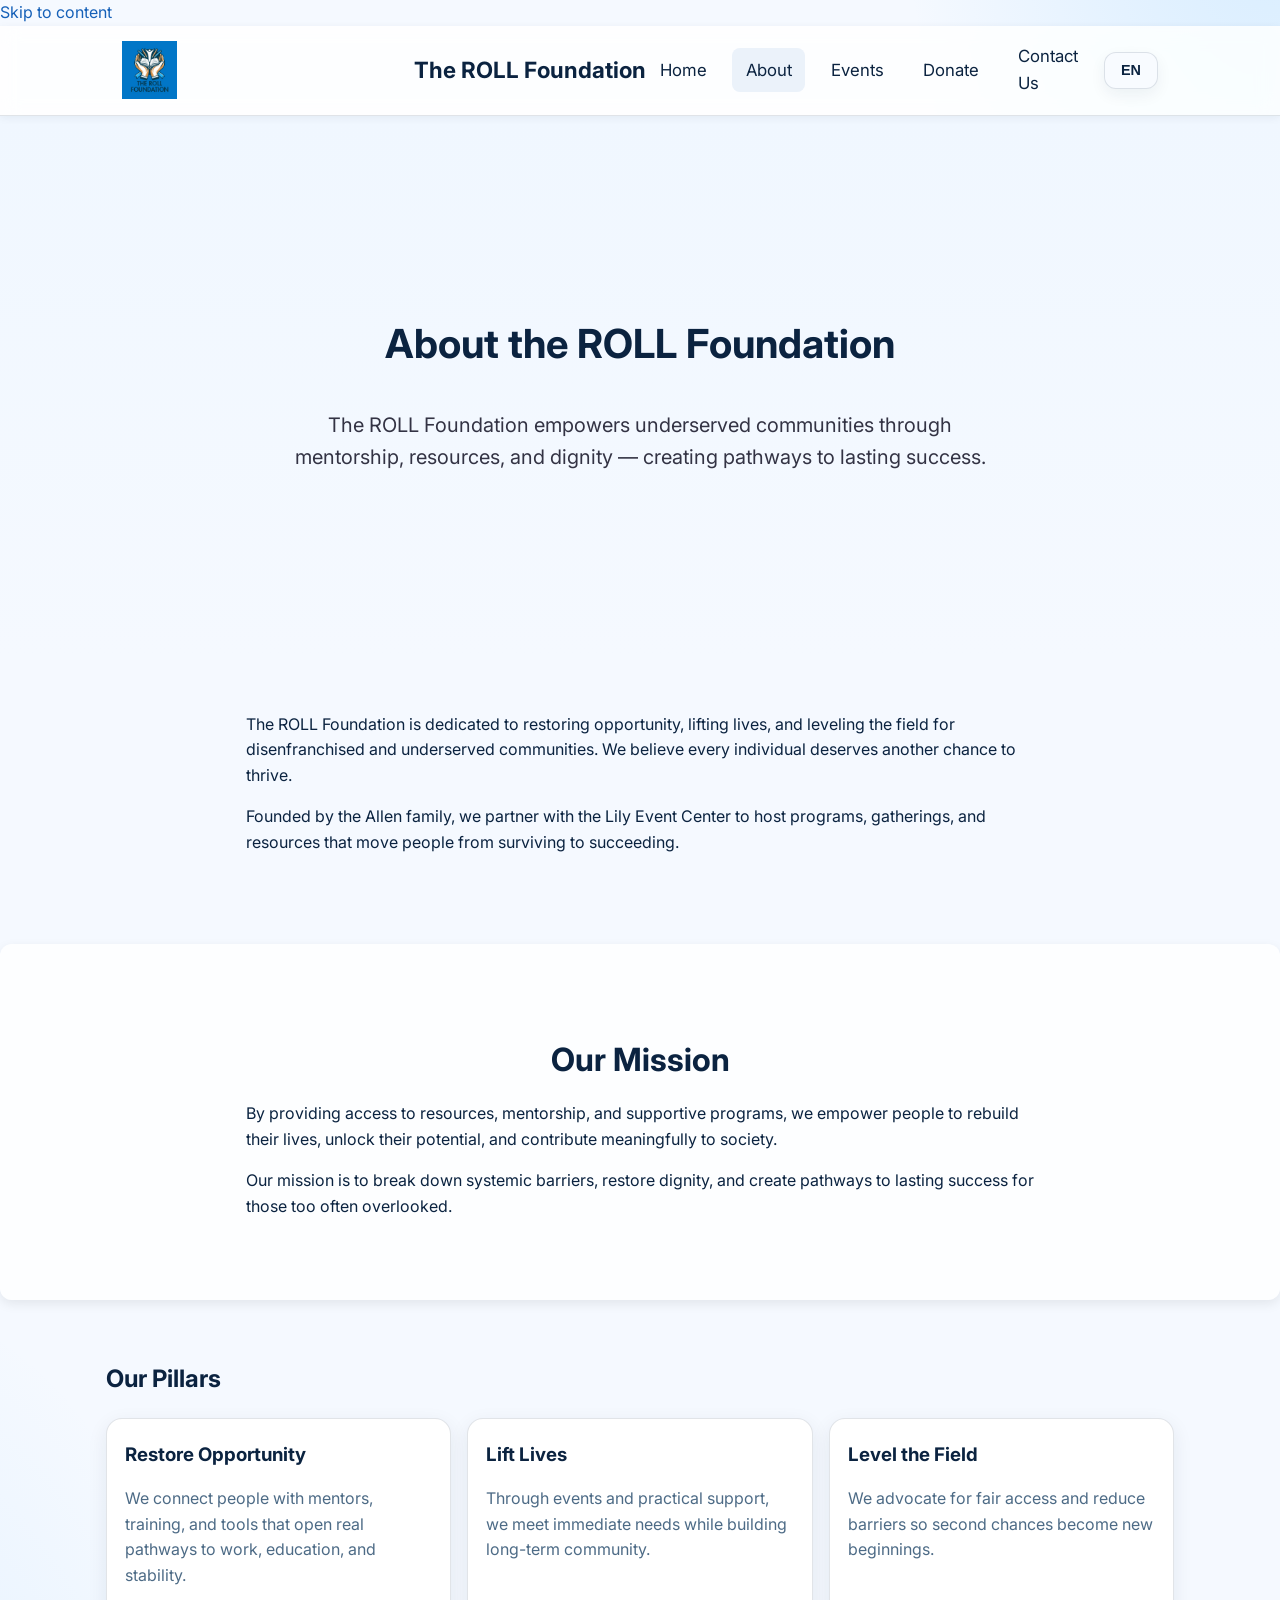
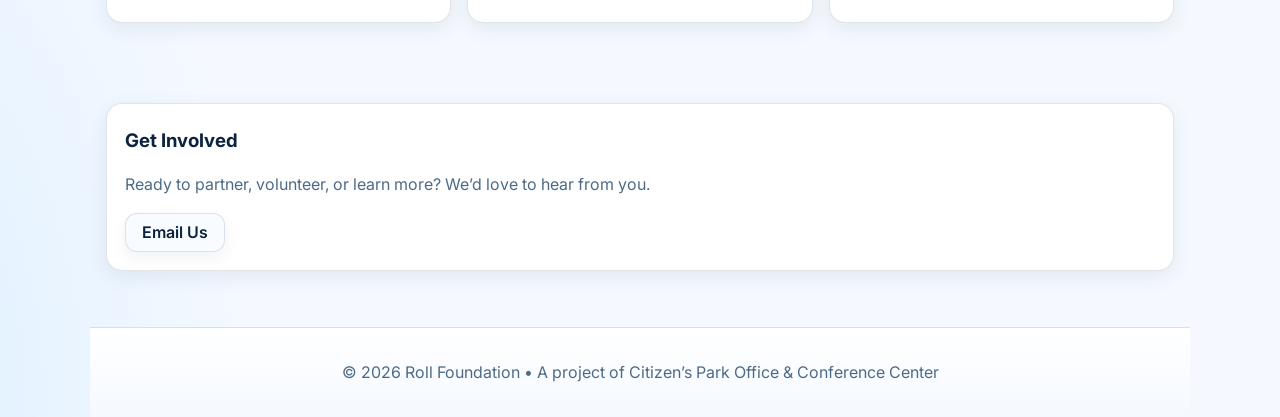
==== about.html @ f81cf800 "adjust hero image fit and positioning for Shes on a Roll page" ====
<!doctype html>
<html lang="en">
<head>
  <meta charset="utf-8" />
  <meta name="viewport" content="width=device-width, initial-scale=1" />

  <title>About — The ROLL Foundation</title>
  <meta name="description" content="Learn about the ROLL Foundation’s mission, story, and pillars of impact.">

  <link rel="icon" href="./assets/img/logo/rolllogo2.png" type="image/png">
  <meta property="og:type" content="website">
  <meta property="og:title" content="About — Roll Foundation">
  <meta property="og:description" content="Restoring Opportunity. Lifting Lives. Leveling the Field.">
  <meta property="og:image" content="./assets/img/events/rollevent5.jpg">

  <link href="https://fonts.googleapis.com/css2?family=Inter:wght@400;600;700&display=swap" rel="stylesheet">
  <link rel="stylesheet" href="./css/styles.css">
</head>
<body>
  <a class="skip-link" href="#main">Skip to content</a>

  <header class="site-header">
  <div class="container header-inner">
    <div class="brand">
      <img src="./assets/img/logo/rolllogo2.png" alt="Roll Foundation Logo">
    </div>
    <h1 class="site-title">The ROLL Foundation</h1>

    <button class="nav-toggle" aria-expanded="false" aria-controls="site-nav" aria-label="Open menu">☰</button>
    <nav id="site-nav" class="site-nav" data-collapsible>
      <a href="index.html" data-i18n="nav.home">Home</a>
      <a href="about.html" data-i18n="nav.about" aria-current="page">About</a>
      <a href="events.html" data-i18n="nav.events">Events</a>
      <a href="donate.html" data-i18n="nav.donate">Donate</a>
      <a href="contact.html" data-i18n="contact.h1">Contact</a>
      <button id="langToggle" class="btn small" aria-label="Toggle language">
        <span data-i18n="nav.lang">EN</span>
        <span class="visually-hidden" data-i18n="nav.lang_alt">ES</span>
      </button>
    </nav>
  </div>
</header>

  <main id="main">
    <!-- Light hero (no photo) -->
    <section class="hero" style="background:linear-gradient(180deg,#F0F7FF,#F5F9FF)">
      <div class="container hero-inner">
        <h1 data-i18n="about.h1">About the ROLL Foundation</h1>
        <p class="lead" data-i18n="home.hero_lead">
          The ROLL Foundation empowers underserved communities through mentorship, resources, and dignity.
        </p>
      </div>
    </section>

    <!-- Intro -->
    <section class="section">
      <div class="container narrow">
        <p data-i18n="about.intro_p1">
          The ROLL Foundation is dedicated to restoring opportunity, lifting lives, and leveling the field for disenfranchised and underserved communities. We believe every individual deserves another chance to thrive.
        </p>
        <p data-i18n="about.intro_p2">
          Founded by the Allen family, we partner with the Lily Event Center to host programs, gatherings, and resources that move people from surviving to succeeding.
        </p>
      </div>
    </section>

    <!-- Mission -->
    <section class="section mission">
      <div class="container narrow">
        <h2 data-i18n="about.mission_h">Our Mission</h2>
        <p data-i18n="about.mission_p1">
          By providing access to resources, mentorship, and supportive programs, we empower people to rebuild their lives, unlock their potential, and contribute meaningfully to society.
        </p>
        <p data-i18n="about.mission_p2">
          Our mission is to break down systemic barriers, restore dignity, and create pathways to lasting success for those too often overlooked.
        </p>
      </div>
    </section>

    <!-- Pillars -->
    <section class="section">
      <div class="container">
        <h2 data-i18n="about.pillars_h">Our Pillars</h2>
        <div class="cards">
          <article class="card">
            <h3 data-i18n="about.p_restore_h">Restore Opportunity</h3>
            <p class="muted" data-i18n="about.p_restore_p">
              We connect people with mentors, training, and tools that open real pathways to work, education, and stability.
            </p>
          </article>
          <article class="card">
            <h3 data-i18n="about.p_lift_h">Lift Lives</h3>
            <p class="muted" data-i18n="about.p_lift_p">
              Through events and practical support, we meet immediate needs while building long-term community.
            </p>
          </article>
          <article class="card">
            <h3 data-i18n="about.p_level_h">Level the Field</h3>
            <p class="muted" data-i18n="about.p_level_p">
              We advocate for fair access and reduce barriers so second chances become new beginnings.
            </p>
          </article>
        </div>
      </div>
    </section>

    <!-- Contact / Get Involved -->
    <section class="section">
      <div class="container">
        <div class="card donate-card">
          <h3 data-i18n="about.contact_h">Get Involved</h3>
          <p class="muted" data-i18n="about.contact_p">Ready to partner, volunteer, or learn more? We’d love to hear from you.</p>
          <a class="btn" href="mailto:info@rollfoundation.org" data-i18n="about.contact_email_label">Email Us</a>
        </div>
      </div>
    </section>
  </main>

  <footer class="site-footer">
    <div class="container footer-inner">
      <p id="footerLine" data-i18n="footer.line">© <span id="year"></span> The ROLL Foundation </p>
    </div>
  </footer>

  <script defer src="./js/script.js"></script>
</body>
</html>
---- css/styles.css ----
/* ===== Roll Foundation — LIGHT THEME styles.css ===== */
/* Palette: bright, friendly blues */
:root{
  --bg:#F5F9FF;             /* page background */
  --card:#FFFFFF;           /* surfaces/cards */
  --text:#0B2340;           /* primary text (ink) */
  --muted:#4D6B86;          /* secondary text */
  --brand:#6EC1FF;          /* brand accent (sky blue) */
  --ink:#0B2340;            /* text on brand */
  --line:rgba(11,35,64,.12);/* light subtle lines */
  --radius:16px; 
  --radius-sm:12px; 
  --shadow:0 6px 20px rgba(11,35,64,.08);
  --container:1100px;
}

/* Reset / Base */
*{box-sizing:border-box}
html,body{margin:0;padding:0}
html{scroll-behavior:smooth}
body{
  background:var(--bg); 
  color:var(--text); 
  line-height:1.6;
  font-family:Inter,system-ui,-apple-system,"Segoe UI",Roboto,Arial,sans-serif;
  /* subtle page background wash */
  background-image: radial-gradient(50% 60% at 100% -10%, rgba(110,193,255,.25), transparent 60%),
                    radial-gradient(50% 60% at -10% 100%, rgba(110,193,255,.18), transparent 60%);
}
img{display:block;max-width:100%;height:auto}
a{color:#1560B8;text-decoration:none}
a:hover{text-decoration:underline}

.visually-hidden{
  position:absolute !important; width:1px; height:1px; overflow:hidden;
  clip:rect(1px,1px,1px,1px); clip-path:inset(50%); white-space:nowrap;
}
.container{max-width:var(--container);margin-inline:auto;padding:0 1rem}
.small{font-size:.9rem}
.muted{color:var(--muted)}
.lead{color:var(--muted)}
.mt-12{margin-top:.75rem}
.section{padding:2.5rem 0}
.band{
  padding:1.25rem 0;
  background:linear-gradient(180deg,#F0F7FF, #F5F9FF);
  border-top:1px solid var(--line);
  border-bottom:1px solid var(--line);
}

/* Header / Nav (light, friendly) */
.site-header{
  position:sticky; top:0; z-index:50;
  backdrop-filter:saturate(180%) blur(10px);
  background:rgba(255,255,255,.85);
  border-bottom:1px solid var(--line);
  height:80px;
  box-shadow:0 2px 8px rgba(11,35,64,.06);
}
.header-inner{
  display:flex; align-items:center; justify-content:space-between;
  height:100%; padding:0 2rem;
}
.brand img{
  height:56px; width:auto; padding:6px 0; /* breathing room */
}
.site-nav{display:flex; gap:.6rem; align-items:center}
.site-nav a{
  color:var(--text); 
  padding:.55rem .85rem; 
  border-radius:8px;
  font-size:1.05rem;
}
.site-nav a[aria-current="page"]{background:rgba(21,96,184,.08)}
.site-nav a:hover{background:rgba(21,96,184,.10)}
.nav-toggle{display:none;background:none;border:0;color:var(--text);font-size:1.25rem}

/* Mobile nav */
@media (max-width:760px){
  .nav-toggle{display:inline-block}
  .site-nav{
    display:none; position:absolute; right:1rem; top:80px;
    background:var(--card); border:1px solid var(--line); border-radius:12px;
    padding:.5rem; flex-direction:column; min-width:240px; 
    box-shadow:0 12px 26px rgba(11,35,64,.12)
  }
  .site-nav a{width:100%}
}

/* Hero — lighter wash, joyful */
.hero{
  min-height:60vh; 
  display:flex; align-items:center; justify-content:center;
  text-align:center; padding:3rem 1rem;
  background:linear-gradient(180deg, rgba(21,96,184,.06), transparent);
}
.hero-inner{max-width:760px}

/* Hard hero (background image applied inline on section) */
.hard-hero{
  position:relative; isolation:isolate;
  background-size:cover; background-position:center;
}
.hard-hero::before{
  content:""; position:absolute; inset:0; z-index:-1;
  /* LIGHT overlay for readability but cheerful photo */
  background:linear-gradient(rgba(255,255,255,.55), rgba(255,255,255,.25));
}

/* Cards */
.cards{display:grid; gap:1rem; grid-template-columns:1fr}
.card{
  background:var(--card); border:1px solid var(--line);
  border-radius:var(--radius); padding:18px; box-shadow:var(--shadow);
}
.card h3{margin:.2rem 0 .4rem}
@media (min-width:720px){ .cards{grid-template-columns:repeat(3,1fr)} }

/* Buttons */
.btn{
  display:inline-block; padding:.65rem 1rem; border-radius:var(--radius-sm);
  border:1px solid var(--line); color:var(--text); background:#F8FBFF;
  font-weight:600; text-decoration:none; line-height:1;
  transition:transform .12s ease, box-shadow .12s ease, background .12s ease;
  box-shadow:0 6px 16px rgba(11,35,64,.06);
}
.btn:hover{transform:translateY(-1px); background:#EEF6FF}
.btn:focus{outline:2px solid var(--brand); outline-offset:2px}
.btn.primary{
  background:linear-gradient(180deg, #7FD0FF, #4AA3E8);
  color:var(--ink); border-color:#7CC9FF; 
  box-shadow:0 8px 22px rgba(74,163,232,.25);
}

/* Stats band */
.stats{display:grid; gap:.75rem; grid-template-columns:1fr; text-align:center}
.stat strong{display:block;font-size:1.35rem;color:#0B2F55}
.stat span{color:var(--muted)}
@media (min-width:720px){ .stats{grid-template-columns:repeat(3,1fr)} }

/* Gallery */
.gallery{display:grid; gap:.75rem; grid-template-columns:1fr 1fr}
@media (min-width:720px){ .gallery{grid-template-columns:repeat(3,1fr)} }
.gallery-item{
  display:block; border-radius:12px; overflow:hidden; 
  border:1px solid var(--line); background:var(--card); 
  box-shadow:var(--shadow)
}
.gallery-item img{width:100%; height:auto; object-fit:cover; aspect-ratio:4/3}
.caption{text-align:center; font-size:.9rem; color:var(--muted); padding:.5rem .25rem .25rem}

/* Footer */
.footer-inner{
  padding:1rem 0; 
  border-top:1px solid var(--line);
  margin-top:1rem; 
  text-align:center;
  color:var(--muted);
  background:linear-gradient(180deg,#FFFFFF, #F5F9FF);
}
/* Narrow container helper */
.container.narrow{ max-width: 820px; }

/* Watermark hero using event logo */
.sponsor-hero {
  min-height: 52vh; /* slightly shorter than home hero */
  padding-top: 3rem; padding-bottom: 3rem;
}

/* Reusable watermark background (semi-transparent logo) */
.watermark{
  position: relative;
  isolation: isolate;
}
.watermark::after{
  content:"";
  position:absolute; inset:0; z-index:-1;
  background:
    radial-gradient(65% 50% at 50% 35%, rgba(21,96,184,.09), transparent 65%),
    var(--watermark) center/420px auto no-repeat;
  opacity:.35;                   /* controls logo transparency */
  mix-blend-mode:multiply;       /* blends into light theme softly */
}
@media (max-width:760px){
  .watermark::after{
    background:
      radial-gradient(65% 50% at 50% 35%, rgba(21,96,184,.10), transparent 65%),
      var(--watermark) center/260px auto no-repeat;
  }
}

/* Checklist / Steps */
.checklist{padding-left:1.1rem}
.checklist li{margin:.25rem 0}
.steps{margin:.25rem 0 0 1.1rem}
.steps li{margin:.25rem 0}
.mission {
  background: rgba(255,255,255,0.85);
  color: #0B2340;
  padding: 4rem 1rem;
  border-radius: 12px;
  box-shadow: 0 4px 12px rgba(0,0,0,0.08);
  margin-top: 2rem;
}
.mission h2 {
  font-size: 2rem;
  text-align: center;
  margin-bottom: 1rem;
}
.mission p {
  line-height: 1.6;
  margin-bottom: 1rem;
}
.mission .tagline {
  font-style: italic;
  text-align: center;
  font-weight: 600;
  margin-top: 1.5rem;
  color: #145ca3;
}
.container.narrow{ max-width: 820px; }
.site-header{ height:90px; /* etc. */ }
.header-inner{ display:grid; grid-template-columns:1fr auto 1fr; align-items:center; }
.brand img{ height:70px; width:auto; }
.site-title{ text-align:center; font-size:1.4rem; font-weight:700; margin:0; }
.site-nav{ display:flex; justify-content:flex-end; gap:.75rem; align-items:center; }
@media (max-width:760px){ /* your mobile rules */ }
/* Event Hero for She's On A Roll */
.hero--image::before {
  content: "";
  position: absolute;
  inset: 0;
  z-index: -1;
  background: 
    linear-gradient(rgba(255,255,255,0.75), rgba(255,255,255,0.9)),
    var(--hero);
  background-size: cover;
  background-position: center;
  filter: brightness(1.05) saturate(1.1);
}

.hero h1 {
  color: #0B2340;
  text-shadow: 0 1px 2px rgba(255,255,255,0.4);
}

.hero .lead {
  color: #334;
  font-size: 1.1rem;
}

/* CTA Row Styling */
.cta-row {
  display: flex;
  gap: 1rem;
  flex-wrap: wrap;
  justify-content: center;
  margin-top: 1.5rem;
}
/* Portrait hero helpers */
.hero--portrait {
  background-size: auto 100%;
  background-position: center 25%;
}
@media (max-width:760px){
  .hero--portrait {
    background-size: cover;
    background-position: center;
  }
}
@media (min-width:600px){
  .hero h1{ font-size:2.5rem; }
  .hero .lead{ font-size:1.25rem; }
}
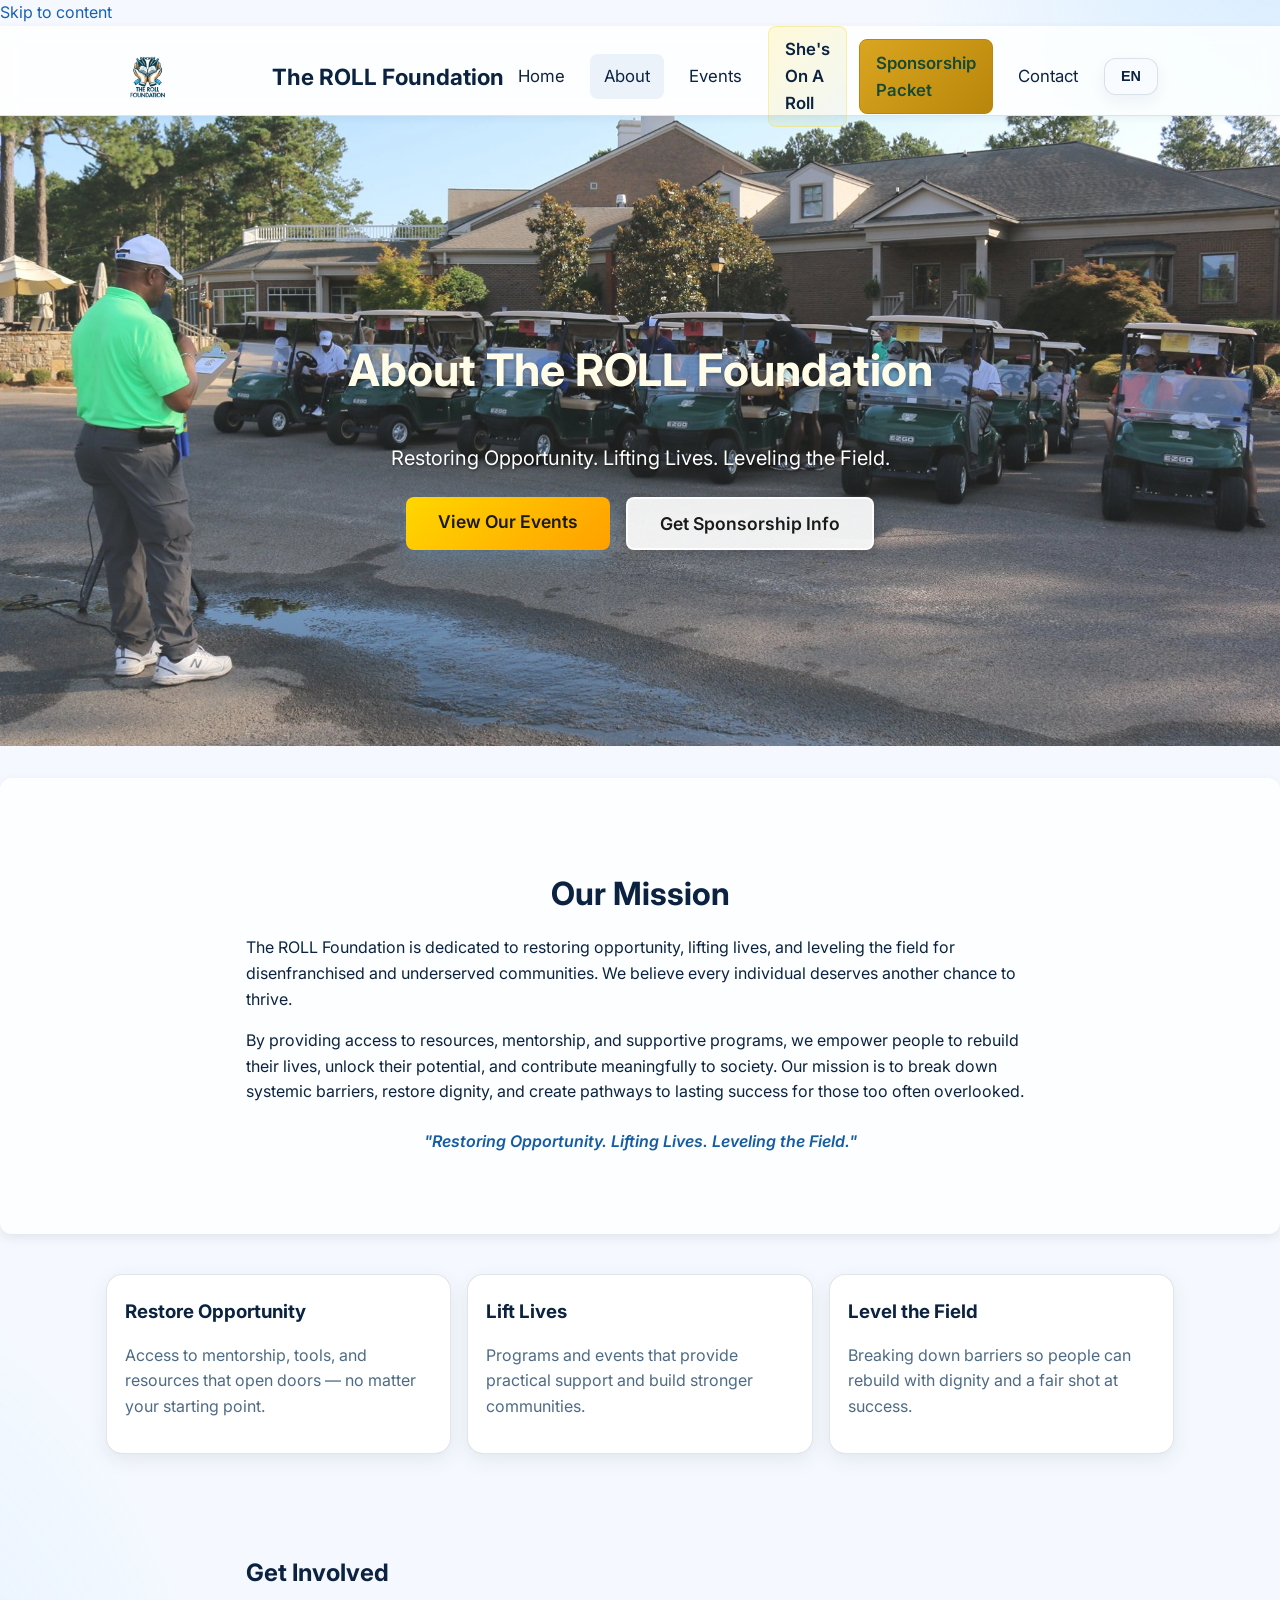
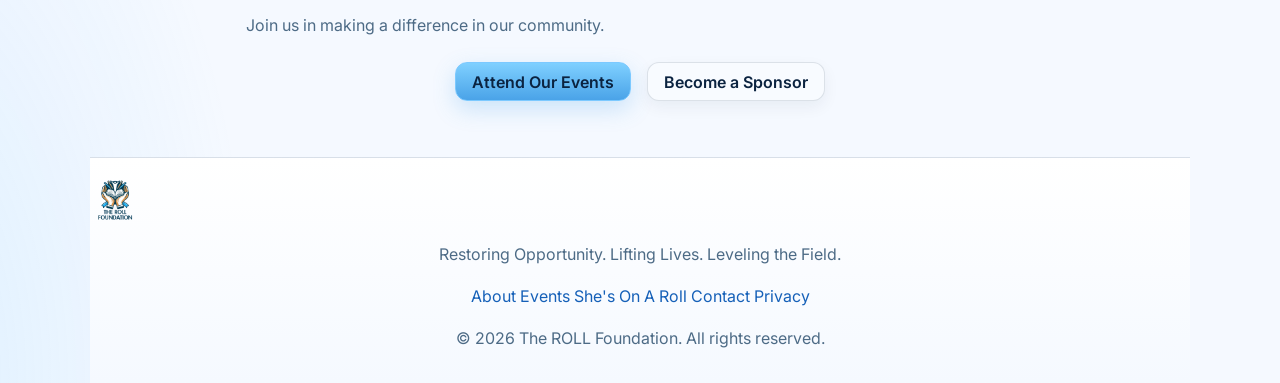
==== commit d663b121: "Fix sponsorship links, add hero to about page, improve text readability on events" ====
--- a/about.html
+++ b/about.html
@@ -3,125 +3,132 @@
 <head>
   <meta charset="utf-8" />
   <meta name="viewport" content="width=device-width, initial-scale=1" />
-
-  <title>About — The ROLL Foundation</title>
-  <meta name="description" content="Learn about the ROLL Foundation’s mission, story, and pillars of impact.">
-
-  <link rel="icon" href="./assets/img/logo/rolllogo2.png" type="image/png">
-  <meta property="og:type" content="website">
-  <meta property="og:title" content="About — Roll Foundation">
-  <meta property="og:description" content="Restoring Opportunity. Lifting Lives. Leveling the Field.">
-  <meta property="og:image" content="./assets/img/events/rollevent5.jpg">
-
-  <link href="https://fonts.googleapis.com/css2?family=Inter:wght@400;600;700&display=swap" rel="stylesheet">
+  <title>About Us - ROLL Foundation</title>
+  <meta name="description" content="Learn about the ROLL Foundation's mission to restore opportunity, lift lives, and level the field.">
+  
+  <!-- Favicon -->
+  <link rel="icon" href="./assets/favicon.svg" type="image/svg+xml">
+  
+  <!-- Fonts & CSS -->
+  <link rel="preconnect" href="https://fonts.googleapis.com">
+  <link rel="preconnect" href="https://fonts.gstatic.com" crossorigin>
+  <link href="https://fonts.googleapis.com/css2?family=Inter:wght@400;500;600;700&family=Playfair+Display:wght@400;500;600;700&display=swap" rel="stylesheet">
   <link rel="stylesheet" href="./css/styles.css">
 </head>
-<body>
+<body class="gold-green-theme">
   <a class="skip-link" href="#main">Skip to content</a>
 
+  <!-- ===== Header ===== -->
   <header class="site-header">
-  <div class="container header-inner">
-    <div class="brand">
-      <img src="./assets/img/logo/rolllogo2.png" alt="Roll Foundation Logo">
+    <div class="container header-inner">
+      <div class="brand">
+        <img src="./assets/img/logo/rolllogo2.png" alt="ROLL Foundation Logo" width="70" height="70">
+      </div>
+      <h1 class="site-title">The ROLL Foundation</h1>
+
+      <button class="nav-toggle" aria-expanded="false" aria-controls="site-nav" aria-label="Toggle navigation menu">☰</button>
+      <nav id="site-nav" class="site-nav" data-collapsible>
+        <a href="index.html" data-i18n="nav.home">Home</a>
+        <a href="about.html" data-i18n="nav.about" aria-current="page">About</a>
+        <a href="events.html" data-i18n="nav.events">Events</a>
+        <a href="shes-on-a-roll.html" data-i18n="nav.shes_on_a_roll" class="nav-event">She's On A Roll</a>
+        <a href="./assets/img/events/shes-on-a-roll-sponsorship-packet.pdf" download="ROLL-Foundation-Sponsorship-Packet.pdf" class="nav-sponsor">Sponsorship Packet</a>
+        <a href="contact.html" data-i18n="contact.h1">Contact</a>
+        <button id="langToggle" class="btn small" aria-label="Toggle language">
+          <span data-i18n="nav.lang">EN</span>
+          <span class="visually-hidden" data-i18n="nav.lang_alt">ES</span>
+        </button>
+      </nav>
     </div>
-    <h1 class="site-title">The ROLL Foundation</h1>
-
-    <button class="nav-toggle" aria-expanded="false" aria-controls="site-nav" aria-label="Open menu">☰</button>
-    <nav id="site-nav" class="site-nav" data-collapsible>
-      <a href="index.html" data-i18n="nav.home">Home</a>
-      <a href="about.html" data-i18n="nav.about" aria-current="page">About</a>
-      <a href="events.html" data-i18n="nav.events">Events</a>
-      <a href="donate.html" data-i18n="nav.donate">Donate</a>
-      <a href="contact.html" data-i18n="contact.h1">Contact</a>
-      <button id="langToggle" class="btn small" aria-label="Toggle language">
-        <span data-i18n="nav.lang">EN</span>
-        <span class="visually-hidden" data-i18n="nav.lang_alt">ES</span>
-      </button>
-    </nav>
-  </div>
-</header>
+  </header>
 
   <main id="main">
-    <!-- Light hero (no photo) -->
-    <section class="hero" style="background:linear-gradient(180deg,#F0F7FF,#F5F9FF)">
+    <!-- ===== About Hero Section ===== -->
+    <section class="hero hard-hero goldgreen-theme" style="background-image:url('./assets/img/events/rollevent5.jpg')">
       <div class="container hero-inner">
-        <h1 data-i18n="about.h1">About the ROLL Foundation</h1>
-        <p class="lead" data-i18n="home.hero_lead">
-          The ROLL Foundation empowers underserved communities through mentorship, resources, and dignity.
+        <h1>About The ROLL Foundation</h1>
+        <p class="lead">
+          Restoring Opportunity. Lifting Lives. Leveling the Field.
         </p>
-      </div>
-    </section>
-
-    <!-- Intro -->
-    <section class="section">
-      <div class="container narrow">
-        <p data-i18n="about.intro_p1">
-          The ROLL Foundation is dedicated to restoring opportunity, lifting lives, and leveling the field for disenfranchised and underserved communities. We believe every individual deserves another chance to thrive.
-        </p>
-        <p data-i18n="about.intro_p2">
-          Founded by the Allen family, we partner with the Lily Event Center to host programs, gatherings, and resources that move people from surviving to succeeding.
-        </p>
-      </div>
-    </section>
-
-    <!-- Mission -->
-    <section class="section mission">
-      <div class="container narrow">
-        <h2 data-i18n="about.mission_h">Our Mission</h2>
-        <p data-i18n="about.mission_p1">
-          By providing access to resources, mentorship, and supportive programs, we empower people to rebuild their lives, unlock their potential, and contribute meaningfully to society.
-        </p>
-        <p data-i18n="about.mission_p2">
-          Our mission is to break down systemic barriers, restore dignity, and create pathways to lasting success for those too often overlooked.
-        </p>
-      </div>
-    </section>
-
-    <!-- Pillars -->
-    <section class="section">
-      <div class="container">
-        <h2 data-i18n="about.pillars_h">Our Pillars</h2>
-        <div class="cards">
-          <article class="card">
-            <h3 data-i18n="about.p_restore_h">Restore Opportunity</h3>
-            <p class="muted" data-i18n="about.p_restore_p">
-              We connect people with mentors, training, and tools that open real pathways to work, education, and stability.
-            </p>
-          </article>
-          <article class="card">
-            <h3 data-i18n="about.p_lift_h">Lift Lives</h3>
-            <p class="muted" data-i18n="about.p_lift_p">
-              Through events and practical support, we meet immediate needs while building long-term community.
-            </p>
-          </article>
-          <article class="card">
-            <h3 data-i18n="about.p_level_h">Level the Field</h3>
-            <p class="muted" data-i18n="about.p_level_p">
-              We advocate for fair access and reduce barriers so second chances become new beginnings.
-            </p>
-          </article>
+        <div class="cta-row">
+          <a class="btn primary gold-btn" href="events.html">View Our Events</a>
+          <a class="btn secondary green-btn" href="./assets/img/events/shes-on-a-roll-sponsorship-packet.pdf" download="ROLL-Foundation-Sponsorship-Packet.pdf">Get Sponsorship Info</a>
         </div>
       </div>
     </section>
 
-    <!-- Contact / Get Involved -->
-    <section class="section">
-      <div class="container">
-        <div class="card donate-card">
-          <h3 data-i18n="about.contact_h">Get Involved</h3>
-          <p class="muted" data-i18n="about.contact_p">Ready to partner, volunteer, or learn more? We’d love to hear from you.</p>
-          <a class="btn" href="mailto:info@rollfoundation.org" data-i18n="about.contact_email_label">Email Us</a>
+    <!-- ===== Mission Section ===== -->
+    <section class="section mission gold-green-section">
+      <div class="container narrow">
+        <h2>Our Mission</h2>
+        <p>
+          The ROLL Foundation is dedicated to restoring opportunity, lifting lives, and leveling the field for disenfranchised and underserved communities.
+          We believe every individual deserves another chance to thrive.
+        </p>
+        <p>
+          By providing access to resources, mentorship, and supportive programs, we empower people to rebuild their lives, unlock their potential,
+          and contribute meaningfully to society. Our mission is to break down systemic barriers, restore dignity,
+          and create pathways to lasting success for those too often overlooked.
+        </p>
+        <blockquote class="tagline">"Restoring Opportunity. Lifting Lives. Leveling the Field."</blockquote>
+      </div>
+    </section>
+
+    <!-- ===== Values Section ===== -->
+    <section class="section green-accent-section">
+      <div class="container cards">
+        <article class="card gold-card">
+          <h3>Restore Opportunity</h3>
+          <p class="muted">Access to mentorship, tools, and resources that open doors — no matter your starting point.</p>
+        </article>
+        <article class="card gold-card">
+          <h3>Lift Lives</h3>
+          <p class="muted">Programs and events that provide practical support and build stronger communities.</p>
+        </article>
+        <article class="card gold-card">
+          <h3>Level the Field</h3>
+          <p class="muted">Breaking down barriers so people can rebuild with dignity and a fair shot at success.</p>
+        </article>
+      </div>
+    </section>
+
+    <!-- ===== Get Involved CTA ===== -->
+    <section class="section gold-accent-section">
+      <div class="container narrow">
+        <h2>Get Involved</h2>
+        <p class="lead">Join us in making a difference in our community.</p>
+        <div class="cta-row">
+          <a class="btn primary gold-btn" href="events.html">Attend Our Events</a>
+          <a class="btn secondary green-btn" href="./assets/img/events/shes-on-a-roll-sponsorship-packet.pdf" download="ROLL-Foundation-Sponsorship-Packet.pdf">Become a Sponsor</a>
         </div>
       </div>
     </section>
   </main>
 
-  <footer class="site-footer">
+  <footer class="site-footer gold-green-footer">
     <div class="container footer-inner">
-      <p id="footerLine" data-i18n="footer.line">© <span id="year"></span> The ROLL Foundation </p>
+      <div class="footer-content">
+        <div class="footer-brand">
+          <img src="./assets/img/logo/rolllogo2.png" alt="ROLL Foundation Logo" width="50" height="50">
+          <p class="footer-tagline">Restoring Opportunity. Lifting Lives. Leveling the Field.</p>
+        </div>
+        <div class="footer-links">
+          <a href="about.html">About</a>
+          <a href="events.html">Events</a>
+          <a href="shes-on-a-roll.html">She's On A Roll</a>
+          <a href="contact.html">Contact</a>
+          <a href="privacy.html">Privacy</a>
+        </div>
+      </div>
+      <div class="footer-bottom">
+        <p id="footerLine">© <span id="year"></span> The ROLL Foundation. All rights reserved.</p>
+      </div>
     </div>
   </footer>
 
-  <script defer src="./js/script.js"></script>
+  <script>
+    // Set current year in footer
+    document.getElementById('year').textContent = new Date().getFullYear();
+  </script>
 </body>
 </html>
--- a/css/styles.css
+++ b/css/styles.css
@@ -54,16 +54,36 @@
   backdrop-filter:saturate(180%) blur(10px);
   background:rgba(255,255,255,.85);
   border-bottom:1px solid var(--line);
-  height:80px;
+  height:100px; /* increased from 90px to accommodate larger logo */
   box-shadow:0 2px 8px rgba(11,35,64,.06);
 }
+
 .header-inner{
-  display:flex; align-items:center; justify-content:space-between;
-  height:100%; padding:0 2rem;
-}
+  display:grid; 
+  grid-template-columns:1fr auto 1fr; 
+  align-items:center; 
+  height:100%; 
+  padding:0 2rem;
+}
+
 .brand img{
-  height:56px; width:auto; padding:6px 0; /* breathing room */
-}
+  height:85px; /* increased from 70px */
+  width:auto; 
+  padding:8px 0; /* increased breathing room */
+  transition: transform 0.2s ease; /* smooth hover effect */
+}
+
+.brand img:hover {
+  transform: scale(1.05); /* subtle hover effect */
+}
+
+.site-title{
+  text-align:center; 
+  font-size:1.4rem; 
+  font-weight:700; 
+  margin:0;
+}
+
 .site-nav{display:flex; gap:.6rem; align-items:center}
 .site-nav a{
   color:var(--text); 
@@ -75,23 +95,110 @@
 .site-nav a:hover{background:rgba(21,96,184,.10)}
 .nav-toggle{display:none;background:none;border:0;color:var(--text);font-size:1.25rem}
 
+/* Navigation Event Link Styling */
+.nav-event {
+  background: linear-gradient(135deg, rgba(255,215,0,0.15), rgba(28,107,77,0.05)) !important;
+  color: var(--forest-green) !important;
+  font-weight: 600;
+  border: 1px solid rgba(255,215,0,0.3);
+  border-radius: 8px;
+  padding: 0.6rem 1rem !important;
+  position: relative;
+  overflow: hidden;
+  transition: all 0.3s ease;
+}
+
+/* Remove the emoji ::before pseudo-element */
+.nav-event::before {
+  display: none;
+}
+
+.nav-event:hover {
+  background: linear-gradient(135deg, rgba(255,215,0,0.25), rgba(28,107,77,0.1)) !important;
+  transform: translateY(-1px);
+  box-shadow: 0 4px 12px rgba(255,215,0,0.2);
+  border-color: rgba(255,215,0,0.5);
+}
+
+/* Mobile navigation adjustments */
+@media (max-width: 760px) {
+  .nav-event {
+    width: 100%;
+    text-align: center;
+    margin: 0.25rem 0;
+  }
+}
+
+/* Update nav-sponsor to work better with the new event link */
+.nav-sponsor {
+  background: linear-gradient(135deg, #DAA520, #B8860B) !important;
+  color: #154a36 !important;
+  font-weight: 600;
+  border-radius: 8px;
+  padding: 0.6rem 1rem !important;
+  border: 1px solid #B8860B;
+  text-decoration: none;
+}
+
+/* Remove the emoji ::before pseudo-element */
+.nav-sponsor::before {
+  display: none;
+}
+
+.nav-sponsor:hover {
+  background: linear-gradient(135deg, #B8860B, #DAA520) !important;
+  transform: translateY(-1px);
+  box-shadow: 0 4px 12px rgba(218, 165, 32, 0.3);
+  text-decoration: none;
+}
+
 /* Mobile nav */
 @media (max-width:760px){
+  .site-header{
+    height:90px; /* slightly smaller on mobile */
+  }
+  
+  .brand img{
+    height:75px; /* proportionally sized for mobile */
+    padding:7px 0;
+  }
+  
   .nav-toggle{display:inline-block}
   .site-nav{
-    display:none; position:absolute; right:1rem; top:80px;
+    display:none; position:absolute; right:1rem; top:90px; /* adjusted for new header height */
     background:var(--card); border:1px solid var(--line); border-radius:12px;
     padding:.5rem; flex-direction:column; min-width:240px; 
     box-shadow:0 12px 26px rgba(11,35,64,.12)
   }
   .site-nav a{width:100%}
+  .nav-sponsor {
+    width: 100%;
+    text-align: center;
+    margin: 0.25rem 0;
+  }
+}
+
+/* Extra small mobile devices */
+@media (max-width:480px){
+  .site-header{
+    height:80px;
+  }
+  
+  .brand img{
+    height:65px;
+    padding:6px 0;
+  }
+  
+  .site-nav{
+    top:80px; /* adjusted for smaller header */
+  }
 }
 
 /* Hero — lighter wash, joyful */
 .hero{
-  min-height:60vh; 
+  min-height:56vh; 
   display:flex; align-items:center; justify-content:center;
-  text-align:center; padding:3rem 1rem;
+  text-align:center; padding:2.75rem 1rem;
   background:linear-gradient(180deg, rgba(21,96,184,.06), transparent);
 }
 .hero-inner{max-width:760px}
@@ -99,12 +206,312 @@
 /* Hard hero (background image applied inline on section) */
 .hard-hero{
   position:relative; isolation:isolate;
-  background-size:cover; background-position:center;
+  background-size:cover; background-position:center 28%;
+  background-repeat: no-repeat;
 }
 .hard-hero::before{
   content:""; position:absolute; inset:0; z-index:-1;
   /* LIGHT overlay for readability but cheerful photo */
-  background:linear-gradient(rgba(255,255,255,.55), rgba(255,255,255,.25));
+  background:linear-gradient(rgba(255,255,255,.35), rgba(255,255,255,.20));
+}
+
+/* Hero Section Improvements */
+.hero.hard-hero {
+  background-size: cover;
+  background-position: center center;
+  background-repeat: no-repeat;
+  min-height: 70vh;
+  position: relative;
+  padding: 0; /* Remove any padding that creates white space */
+  margin: 0; /* Remove any margin */
+}
+
+/* Ensure no white space around hero image */
+.hero.hard-hero::before {
+  content: '';
+  position: absolute;
+  top: 0;
+  left: 0;
+  right: 0;
+  bottom: 0;
+  background: rgba(255, 255, 255, 0.1); /* Very light overlay for text readability */
+  z-index: 1;
+}
+
+.hero-inner {
+  position: relative;
+  z-index: 2;
+  padding: 3rem 2rem;
+  min-height: 70vh;
+  display: flex;
+  flex-direction: column;
+  justify-content: center;
+  align-items: center;
+  text-align: center;
+}
+
+/* Remove any container margins that might create white space */
+.hero .container {
+  margin: 0 auto;
+  padding: 0 1rem;
+  width: 100%;
+  max-width: 1200px;
+}
+
+/* Text styling for better readability over the image */
+.hero h1 {
+  color: #ffffff;
+  text-shadow: 2px 2px 4px rgba(0, 0, 0, 0.7);
+  font-size: clamp(2rem, 5vw, 3.5rem);
+  margin-bottom: 1.5rem;
+  font-weight: 700;
+}
+
+.hero .lead {
+  color: #ffffff;
+  text-shadow: 1px 1px 3px rgba(0, 0, 0, 0.6);
+  font-size: clamp(1.1rem, 2.5vw, 1.4rem);
+  margin-bottom: 2rem;
+  max-width: 600px;
+}
+
+/* Button styling for the hero section */
+.hero .cta-row {
+  display: flex;
+  gap: 1rem;
+  justify-content: center;
+  flex-wrap: wrap;
+}
+
+.hero .btn {
+  padding: 1rem 2rem;
+  font-size: 1.1rem;
+  font-weight: 600;
+  border-radius: 8px;
+  text-decoration: none;
+  transition: all 0.3s ease;
+  box-shadow: 0 4px 12px rgba(0, 0, 0, 0.2);
+}
+
+.hero .btn.primary {
+  background: linear-gradient(135deg, #FFD700, #FFA000);
+  color: #1a1a1a;
+  border: none;
+}
+
+.hero .btn.primary:hover {
+  transform: translateY(-2px);
+  box-shadow: 0 6px 20px rgba(255, 215, 0, 0.4);
+}
+
+.hero .btn:not(.primary) {
+  background: rgba(255, 255, 255, 0.9);
+  color: #1a1a1a;
+  border: 2px solid rgba(255, 255, 255, 0.8);
+}
+
+.hero .btn:not(.primary):hover {
+  background: rgba(255, 255, 255, 1);
+  transform: translateY(-2px);
+}
+
+/* Mobile adjustments */
+@media (max-width: 768px) {
+  .hero.hard-hero {
+    min-height: 60vh;
+  }
+  
+  .hero-inner {
+    padding: 2rem 1rem;
+    min-height: 60vh;
+  }
+  
+  .hero .cta-row {
+    flex-direction: column;
+    align-items: center;
+    gap: 1rem;
+  }
+  
+  .hero .btn {
+    width: 100%;
+    max-width: 280px;
+  }
+}
+
+/* Extra small screens */
+@media (max-width: 480px) {
+  .hero.hard-hero {
+    min-height: 50vh;
+  }
+  
+  .hero-inner {
+    padding: 1.5rem 1rem;
+    min-height: 50vh;
+  }
+}
+
+/* Event Hero Page Layout */
+.event-hero {
+  min-height: 100vh;
+  display: flex;
+  align-items: center;
+  justify-content: center;
+  text-align: center;
+  padding: 2rem 1rem;
+  position: relative;
+  background-size: cover;
+  background-position: center;
+  background-repeat: no-repeat;
+}
+
+.event-hero .container {
+  max-width: 900px;
+  display: flex;
+  flex-direction: column;
+  align-items: center;
+  gap: 3rem;
+}
+
+/* Event Poster Styling */
+.event-poster {
+  max-width: 400px;
+  width: 100%;
+  border-radius: 20px;
+  overflow: hidden;
+  box-shadow: 
+    0 20px 40px rgba(0, 0, 0, 0.2),
+    0 8px 16px rgba(255, 215, 0, 0.1);
+  transition: transform 0.3s ease;
+}
+
+.event-poster:hover {
+  transform: scale(1.02);
+}
+
+.poster-image {
+  width: 100%;
+  height: auto;
+  display: block;
+}
+
+/* Event Details */
+.event-details {
+  text-align: center;
+  color: #ffffff;
+}
+
+.event-title {
+  font-family: 'Playfair Display', serif;
+  font-size: clamp(2.5rem, 5vw, 4rem);
+  font-weight: 700;
+  color: #FFD700;
+  margin-bottom: 1.5rem;
+  text-shadow: 2px 2px 4px rgba(0, 0, 0, 0.5);
+}
+
+.event-info {
+  display: flex;
+  justify-content: center;
+  gap: 3rem;
+  flex-wrap: wrap;
+  margin-bottom: 2rem;
+}
+
+.event-date-time,
+.event-venue {
+  text-align: center;
+}
+
+.event-date-time strong,
+.event-venue strong {
+  display: block;
+  font-size: 1.4rem;
+  font-weight: 700;
+  color: #FFD700;
+  margin-bottom: 0.5rem;
+  text-shadow: 1px 1px 2px rgba(0, 0, 0, 0.5);
+}
+
+.event-date-time span,
+.event-venue span {
+  font-size: 1.1rem;
+  color: rgba(255, 255, 255, 0.9);
+  text-shadow: 1px 1px 2px rgba(0, 0, 0, 0.5);
+}
+
+/* Event CTA Buttons */
+.event-cta {
+  display: flex;
+  gap: 1.5rem;
+  justify-content: center;
+  flex-wrap: wrap;
+}
+
+.btn-large {
+  padding: 1.25rem 2.5rem;
+  font-size: 1.2rem;
+  border-radius: 12px;
+}
+
+/* Royal Countdown Timer - Updated for event page */
+.royal-countdown {
+  order: -1; /* This ensures the countdown appears first */
+  position: relative;
+  margin: 0 auto 2rem;
+  max-width: 800px;
+  background: linear-gradient(135deg, rgba(255,215,0,0.25), rgba(255,193,7,0.15));
+  border: 2px solid rgba(255,215,0,0.5);
+  border-radius: 24px;
+  padding: 2.5rem 1.5rem;
+  backdrop-filter: blur(15px);
+  box-shadow: 
+    0 20px 40px rgba(255,215,0,0.2),
+    inset 0 1px 0 rgba(255,255,255,0.3);
+}
+
+/* Background overlay for event hero */
+.event-hero.goldgreen-theme::before {
+  content: '';
+  position: absolute;
+  top: 0;
+  left: 0;
+  right: 0;
+  bottom: 0;
+  background: 
+    linear-gradient(rgba(0, 0, 0, 0.4), rgba(0, 0, 0, 0.6)),
+    var(--poster) center/cover no-repeat;
+  z-index: -1;
+}
+
+/* Mobile Adjustments */
+@media (max-width: 768px) {
+  .event-hero .container {
+    gap: 2rem;
+  }
+  
+  .event-poster {
+    max-width: 300px;
+  }
+  
+  .event-info {
+    flex-direction: column;
+    gap: 1.5rem;
+  }
+  
+  .event-cta {
+    flex-direction: column;
+    align-items: center;
+  }
+  
+  .btn-large {
+    width: 100%;
+    max-width: 280px;
+  }
+  
+  .royal-countdown {
+    margin: 0 auto 1.5rem;
+    padding: 2rem 1rem;
+  }
 }
 
 /* Cards */
@@ -271,4 +678,399 @@
 @media (min-width:600px){
   .hero h1{ font-size:2.5rem; }
   .hero .lead{ font-size:1.25rem; }
+}
+.hero-poster {
+  min-height: 54vh; 
+  position: relative;
+  isolation: isolate;
+  padding-top: 2.25rem;
+  padding-bottom: 2.25rem;
+}
+.hero-poster::before {
+  content: "";
+  position: absolute;
+  inset: 0;
+  z-index: -1;
+  background:
+    linear-gradient(rgba(255,255,255,.30), rgba(255,255,255,.15)),
+    var(--poster) center/320px auto no-repeat;
+  background-size: 320px auto;
+  background-position: center 32%;
+  opacity: .25;                   /* controls logo transparency */
+  mix-blend-mode: multiply;       /* blends into light theme softly */
+}
+.hero-poster .poster {
+  display: block;
+  width: min(92%, 560px);
+  height: auto;
+  border-radius: 12px;
+  box-shadow: 0 6px 20px rgba(11,35,64,.22);
+  margin-left: auto;
+  margin-right: auto;
+}
+@media (max-width:600px){
+  .hero-poster{min-height: 52vh;} 
+  .hero-poster .poster{ width:min(92%, 420px)}    
+  }
+/* ---------- SHE’S ON A ROLL hero theme ---------- */
+.goldgreen-theme{
+  min-height: 60vh;                    /* larger hero */
+  position: relative;
+  isolation: isolate;
+  padding: 3rem 1rem 4rem;
+}
+
+.goldgreen-theme::before{
+  content:"";
+  position:absolute; inset:0; z-index:-2;
+  background: linear-gradient(160deg, #e6d36b 0%, #1c6b4d 100%); /* gold→green */
+}
+
+.goldgreen-theme::after{
+  content:"";
+  position:absolute; inset:0; z-index:-1;
+  background:
+    linear-gradient(rgba(255,255,255,.20), rgba(255,255,255,.10)),
+    var(--poster) center/cover no-repeat;
+  filter: blur(6px) saturate(1.1);
+  opacity: .9;                         /* reduce washout */
+  transform: scale(1.05);
+}
+
+.goldgreen-theme .poster{
+  display:block;
+  width:min(96%, 700px);               /* was 560px → bigger */
+  height:auto;
+  border-radius: 14px;
+  box-shadow: 0 20px 50px rgba(11,35,64,.25);
+  border: 2px solid rgba(255,255,255,.4);
+  background:#fff;
+  margin-left:auto; margin-right:auto;
+}
+
+.goldgreen-theme h1{
+  margin-top:1.5rem;
+  font-size:clamp(2rem,4vw,2.8rem);
+  color:#fffce8;
+  text-shadow:0 2px 4px rgba(0,0,0,.3);
+}
+
+.goldgreen-theme .lead{
+  color:#fefefc;
+  max-width:640px;
+  margin:0.75rem auto 0;
+  line-height:1.5;
+}
+
+@media (max-width:600px){
+  .goldgreen-theme .poster{ width:min(94%, 480px); }
+  .goldgreen-theme{ min-height: 58vh; padding:2.5rem 1rem; }
+}
+
+/* Royal Countdown Timer Styles */
+.countdown-hero {
+  text-align: center;
+  position: relative;
+  overflow: hidden;
+}
+
+.royal-countdown {
+  position: relative;
+  margin: 3rem auto 2rem;
+  max-width: 800px;
+  background: linear-gradient(135deg, rgba(255,215,0,0.15), rgba(255,193,7,0.1));
+  border: 2px solid rgba(255,215,0,0.4);
+  border-radius: 24px;
+  padding: 2.5rem 1.5rem;
+  backdrop-filter: blur(10px);
+  box-shadow: 
+    0 20px 40px rgba(255,215,0,0.15),
+    inset 0 1px 0 rgba(255,255,255,0.2);
+}
+
+.countdown-crown {
+  color: #FFD700;
+  margin-bottom: 1rem;
+  filter: drop-shadow(0 4px 8px rgba(255,215,0,0.3));
+  animation: crownGlow 3s ease-in-out infinite alternate;
+}
+
+@keyframes crownGlow {
+  0% { filter: drop-shadow(0 4px 8px rgba(255,215,0,0.3)); }
+  100% { filter: drop-shadow(0 6px 12px rgba(255,215,0,0.5)); }
+}
+
+.countdown-title {
+  font-family: 'Playfair Display', serif;
+  font-size: 1.5rem;
+  font-weight: 600;
+  color: #FFD700;
+  margin-bottom: 2rem;
+  text-shadow: 0 2px 4px rgba(0,0,0,0.3);
+  letter-spacing: 0.5px;
+}
+
+.countdown-display {
+  display: flex;
+  justify-content: center;
+  align-items: center;
+  gap: 1rem;
+  margin-bottom: 1.5rem;
+  flex-wrap: wrap;
+}
+
+.countdown-unit {
+  background: linear-gradient(145deg, #FFD700, #FFA000);
+  border-radius: 16px;
+  padding: 1.25rem 1rem;
+  min-width: 100px;
+  box-shadow: 
+    0 8px 16px rgba(255,215,0,0.25),
+    inset 0 1px 0 rgba(255,255,255,0.3),
+    inset 0 -1px 0 rgba(0,0,0,0.1);
+  position: relative;
+  overflow: hidden;
+}
+
+.countdown-unit::before {
+  content: '';
+  position: absolute;
+  top: 0;
+  left: -100%;
+  width: 100%;
+  height: 100%;
+  background: linear-gradient(90deg, 
+    transparent, 
+    rgba(255,255,255,0.3), 
+    transparent
+  );
+  animation: shimmer 3s infinite;
+}
+
+@keyframes shimmer {
+  0% { left: -100%; }
+  100% { left: 100%; }
+}
+
+.countdown-number {
+  font-family: 'Playfair Display', serif;
+  font-size: 2.5rem;
+  font-weight: 700;
+  color: #1a1a1a;
+  line-height: 1;
+  text-shadow: 0 1px 2px rgba(255,255,255,0.5);
+}
+
+.countdown-label {
+  font-size: 0.875rem;
+  font-weight: 600;
+  color: #2c2c2c;
+  text-transform: uppercase;
+  letter-spacing: 0.5px;
+  margin-top: 0.5rem;
+}
+
+.countdown-separator {
+  font-family: 'Playfair Display', serif;
+  font-size: 2rem;
+  font-weight: 700;
+  color: #FFD700;
+  text-shadow: 0 2px 4px rgba(0,0,0,0.3);
+  animation: pulse 2s infinite;
+}
+
+@keyframes pulse {
+  0%, 100% { opacity: 1; transform: scale(1); }
+  50% { opacity: 0.7; transform: scale(1.1); }
+}
+
+/* Magical Sparkles */
+.countdown-sparkles {
+  position: absolute;
+  top: 0;
+  left: 0;
+  right: 0;
+  bottom: 0;
+  pointer-events: none;
+  overflow: hidden;
+}
+
+.sparkle {
+  position: absolute;
+  width: 6px;
+  height: 6px;
+  background: #FFD700;
+  border-radius: 50%;
+  animation: sparkle 4s infinite;
+  box-shadow: 0 0 6px #FFD700;
+}
+
+.sparkle-1 { top: 20%; left: 15%; animation-delay: 0s; }
+.sparkle-2 { top: 30%; right: 20%; animation-delay: 1s; }
+.sparkle-3 { bottom: 25%; left: 25%; animation-delay: 2s; }
+.sparkle-4 { top: 60%; right: 15%; animation-delay: 0.5s; }
+.sparkle-5 { bottom: 40%; right: 30%; animation-delay: 1.5s; }
+.sparkle-6 { top: 45%; left: 10%; animation-delay: 2.5s; }
+
+@keyframes sparkle {
+  0%, 100% { opacity: 0; transform: scale(0) rotate(0deg); }
+  50% { opacity: 1; transform: scale(1) rotate(180deg); }
+}
+
+/* Royal Buttons */
+.royal-btn {
+  background: linear-gradient(135deg, #FFD700, #FFA000);
+  border: 2px solid rgba(255,215,0,0.6);
+  color: #1a1a1a;
+  font-weight: 600;
+  text-shadow: 0 1px 2px rgba(255,255,255,0.3);
+  box-shadow: 0 4px 12px rgba(255,215,0,0.3);
+  transition: all 0.3s ease;
+}
+
+.royal-btn:hover {
+  transform: translateY(-2px);
+  box-shadow: 0 6px 20px rgba(255,215,0,0.4);
+  background: linear-gradient(135deg, #FFA000, #FFD700);
+}
+
+.royal-btn.secondary {
+  background: transparent;
+  color: #FFD700;
+  border-color: #FFD700;
+}
+
+.royal-btn.secondary:hover {
+  background: rgba(255,215,0,0.1);
+  color: #FFD700;
+}
+
+/* Responsive Design */
+@media (max-width: 768px) {
+  .royal-countdown {
+    margin: 2rem auto 1.5rem;
+    padding: 2rem 1rem;
+  }
+  
+  .countdown-display {
+    gap: 0.5rem;
+  }
+  
+  .countdown-unit {
+    min-width: 80px;
+    padding: 1rem 0.75rem;
+  }
+  
+  .countdown-number {
+    font-size: 2rem;
+  }
+  
+  .countdown-title {
+    font-size: 1.25rem;
+  }
+}
+
+@media (max-width: 480px) {
+  .countdown-display {
+    flex-direction: column;
+    gap: 1rem;
+  }
+  
+  .countdown-separator {
+    display: none;
+  }
+  
+  .countdown-unit {
+    min-width: 120px;
+  }
+}
+
+/* Additional Royal Theme Enhancements */
+.goldgreen-theme .royal-countdown {
+  background: linear-gradient(135deg, 
+    rgba(255,215,0,0.2), 
+    rgba(255,193,7,0.15),
+    rgba(28,107,77,0.1)
+  );
+}
+
+/* Magical floating animation for the whole countdown */
+.royal-countdown {
+  animation: float 6s ease-in-out infinite;
+}
+
+@keyframes float {
+  0%, 100% { transform: translateY(0px); }
+  50% { transform: translateY(-10px); }
+}
+/* END She’s On A Roll theme */
+
+/* Sponsorship Section on Event Page */
+.sponsor-section {
+  margin-top: 3rem;
+  padding: 2rem;
+  background: linear-gradient(135deg, rgba(255,215,0,0.1), rgba(28,107,77,0.05));
+  border: 2px solid rgba(255,215,0,0.3);
+  border-radius: 16px;
+  text-align: center;
+  backdrop-filter: blur(10px);
+}
+
+.sponsor-title {
+  font-family: 'Playfair Display', serif;
+  font-size: 1.8rem;
+  font-weight: 600;
+  color: #FFD700;
+  margin-bottom: 1rem;
+  text-shadow: 0 2px 4px rgba(0,0,0,0.3);
+}
+
+.sponsor-description {
+  color: rgba(255, 255, 255, 0.9);
+  font-size: 1.1rem;
+  margin-bottom: 1.5rem;
+  text-shadow: 0 1px 2px rgba(0,0,0,0.5);
+}
+
+.sponsor-btn {
+  display: inline-block;
+  background: linear-gradient(135deg, #F0E68C, #DAA520);
+  border: 2px solid #B8860B;
+  color: #154a36;
+  padding: 1rem 2rem;
+  border-radius: 12px;
+  font-weight: 600;
+  font-size: 1.1rem;
+  text-decoration: none;
+  transition: all 0.3s ease;
+  box-shadow: 0 6px 16px rgba(218, 165, 32, 0.3);
+}
+
+.sponsor-btn:hover {
+  background: linear-gradient(135deg, #DAA520, #B8860B);
+  transform: translateY(-2px);
+  box-shadow: 0 8px 24px rgba(218, 165, 32, 0.4);
+  text-decoration: none;
+}
+
+.sponsor-cta {
+  text-align: center;
+  margin: 2rem 0;
+}
+
+/* Mobile adjustments for sponsor section */
+@media (max-width: 768px) {
+  .sponsor-section {
+    margin-top: 2rem;
+    padding: 1.5rem;
+  }
+  
+  .sponsor-title {
+    font-size: 1.5rem;
+  }
+  
+  .sponsor-btn {
+    width: 100%;
+    max-width: 280px;
+  }
 }
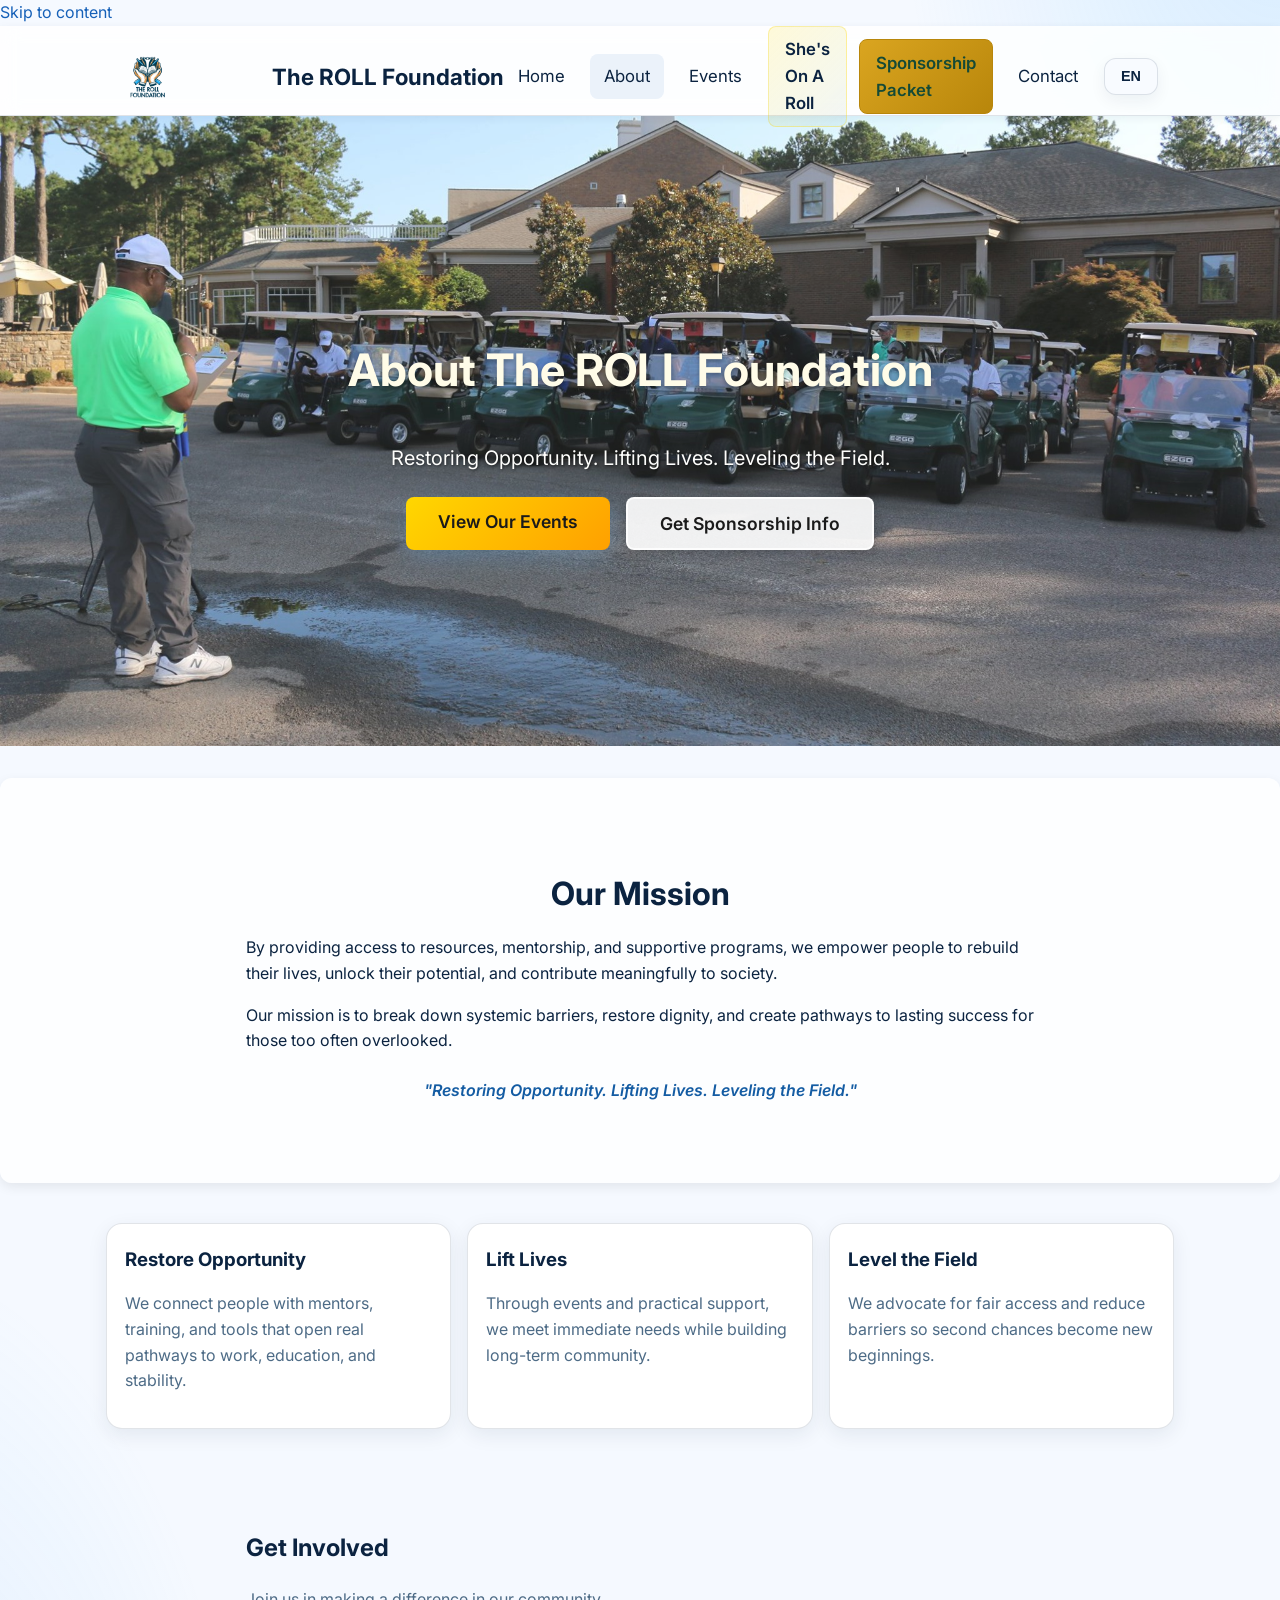
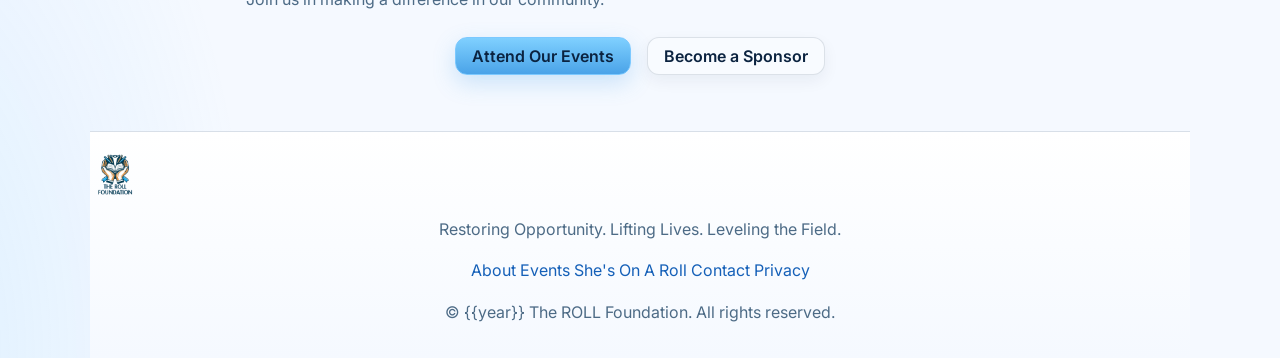
==== commit b722e230: "Complete i18n implementation across all pages with navigation consistency and improved events page" ====
--- a/about.html
+++ b/about.html
@@ -3,17 +3,25 @@
 <head>
   <meta charset="utf-8" />
   <meta name="viewport" content="width=device-width, initial-scale=1" />
+
   <title>About Us - ROLL Foundation</title>
   <meta name="description" content="Learn about the ROLL Foundation's mission to restore opportunity, lift lives, and level the field.">
-  
+
   <!-- Favicon -->
-  <link rel="icon" href="./assets/favicon.svg" type="image/svg+xml">
-  
+  <link rel="icon" href="./assets/img/logo/rolllogo2.png" type="image/png">
+
+  <!-- Open Graph / Social -->
+  <meta property="og:type" content="website">
+  <meta property="og:title" content="About Us - ROLL Foundation">
+  <meta property="og:description" content="Learn about our mission to restore opportunity, lift lives, and level the field.">
+  <meta property="og:image" content="./assets/img/events/rollevent5.jpg">
+
   <!-- Fonts & CSS -->
   <link rel="preconnect" href="https://fonts.googleapis.com">
   <link rel="preconnect" href="https://fonts.gstatic.com" crossorigin>
   <link href="https://fonts.googleapis.com/css2?family=Inter:wght@400;500;600;700&family=Playfair+Display:wght@400;500;600;700&display=swap" rel="stylesheet">
   <link rel="stylesheet" href="./css/styles.css">
+  <script src="./js/i18n.js"></script>
 </head>
 <body class="gold-green-theme">
   <a class="skip-link" href="#main">Skip to content</a>
@@ -32,8 +40,8 @@
         <a href="about.html" data-i18n="nav.about" aria-current="page">About</a>
         <a href="events.html" data-i18n="nav.events">Events</a>
         <a href="shes-on-a-roll.html" data-i18n="nav.shes_on_a_roll" class="nav-event">She's On A Roll</a>
-        <a href="./assets/img/events/shes-on-a-roll-sponsorship-packet.pdf" download="ROLL-Foundation-Sponsorship-Packet.pdf" class="nav-sponsor">Sponsorship Packet</a>
-        <a href="contact.html" data-i18n="contact.h1">Contact</a>
+        <a href="./assets/img/events/shes-on-a-roll-sponsorship-packet.pdf" download="ROLL-Foundation-Sponsorship-Packet.pdf" class="nav-sponsor" data-i18n="nav.sponsorship">Sponsorship Packet</a>
+        <a href="contact.html" data-i18n="nav.contact">Contact</a>
         <button id="langToggle" class="btn small" aria-label="Toggle language">
           <span data-i18n="nav.lang">EN</span>
           <span class="visually-hidden" data-i18n="nav.lang_alt">ES</span>
@@ -46,13 +54,13 @@
     <!-- ===== About Hero Section ===== -->
     <section class="hero hard-hero goldgreen-theme" style="background-image:url('./assets/img/events/rollevent5.jpg')">
       <div class="container hero-inner">
-        <h1>About The ROLL Foundation</h1>
-        <p class="lead">
+        <h1 data-i18n="about.h1">About The ROLL Foundation</h1>
+        <p class="lead" data-i18n="about.hero_lead">
           Restoring Opportunity. Lifting Lives. Leveling the Field.
         </p>
         <div class="cta-row">
-          <a class="btn primary gold-btn" href="events.html">View Our Events</a>
-          <a class="btn secondary green-btn" href="./assets/img/events/shes-on-a-roll-sponsorship-packet.pdf" download="ROLL-Foundation-Sponsorship-Packet.pdf">Get Sponsorship Info</a>
+          <a class="btn primary gold-btn" data-i18n="about.cta_events" href="events.html">View Our Events</a>
+          <a class="btn secondary green-btn" data-i18n="about.cta_sponsor" href="./assets/img/events/shes-on-a-roll-sponsorship-packet.pdf" download="ROLL-Foundation-Sponsorship-Packet.pdf">Get Sponsorship Info</a>
         </div>
       </div>
     </section>
@@ -60,17 +68,14 @@
     <!-- ===== Mission Section ===== -->
     <section class="section mission gold-green-section">
       <div class="container narrow">
-        <h2>Our Mission</h2>
-        <p>
-          The ROLL Foundation is dedicated to restoring opportunity, lifting lives, and leveling the field for disenfranchised and underserved communities.
-          We believe every individual deserves another chance to thrive.
+        <h2 data-i18n="about.mission_h">Our Mission</h2>
+        <p data-i18n="about.mission_p1">
+          By providing access to resources, mentorship, and supportive programs, we empower people to rebuild their lives, unlock their potential, and contribute meaningfully to society.
         </p>
-        <p>
-          By providing access to resources, mentorship, and supportive programs, we empower people to rebuild their lives, unlock their potential,
-          and contribute meaningfully to society. Our mission is to break down systemic barriers, restore dignity,
-          and create pathways to lasting success for those too often overlooked.
+        <p data-i18n="about.mission_p2">
+          Our mission is to break down systemic barriers, restore dignity, and create pathways to lasting success for those too often overlooked.
         </p>
-        <blockquote class="tagline">"Restoring Opportunity. Lifting Lives. Leveling the Field."</blockquote>
+        <blockquote class="tagline" data-i18n="home.mission_quote">"Restoring Opportunity. Lifting Lives. Leveling the Field."</blockquote>
       </div>
     </section>
 
@@ -78,16 +83,16 @@
     <section class="section green-accent-section">
       <div class="container cards">
         <article class="card gold-card">
-          <h3>Restore Opportunity</h3>
-          <p class="muted">Access to mentorship, tools, and resources that open doors — no matter your starting point.</p>
+          <h3 data-i18n="about.p_restore_h">Restore Opportunity</h3>
+          <p class="muted" data-i18n="about.p_restore_p">We connect people with mentors, training, and tools that open real pathways to work, education, and stability.</p>
         </article>
         <article class="card gold-card">
-          <h3>Lift Lives</h3>
-          <p class="muted">Programs and events that provide practical support and build stronger communities.</p>
+          <h3 data-i18n="about.p_lift_h">Lift Lives</h3>
+          <p class="muted" data-i18n="about.p_lift_p">Through events and practical support, we meet immediate needs while building long-term community.</p>
         </article>
         <article class="card gold-card">
-          <h3>Level the Field</h3>
-          <p class="muted">Breaking down barriers so people can rebuild with dignity and a fair shot at success.</p>
+          <h3 data-i18n="about.p_level_h">Level the Field</h3>
+          <p class="muted" data-i18n="about.p_level_p">We advocate for fair access and reduce barriers so second chances become new beginnings.</p>
         </article>
       </div>
     </section>
@@ -95,11 +100,11 @@
     <!-- ===== Get Involved CTA ===== -->
     <section class="section gold-accent-section">
       <div class="container narrow">
-        <h2>Get Involved</h2>
-        <p class="lead">Join us in making a difference in our community.</p>
+        <h2 data-i18n="about.get_involved_title">Get Involved</h2>
+        <p class="lead" data-i18n="about.get_involved_lead">Join us in making a difference in our community.</p>
         <div class="cta-row">
-          <a class="btn primary gold-btn" href="events.html">Attend Our Events</a>
-          <a class="btn secondary green-btn" href="./assets/img/events/shes-on-a-roll-sponsorship-packet.pdf" download="ROLL-Foundation-Sponsorship-Packet.pdf">Become a Sponsor</a>
+          <a class="btn primary gold-btn" data-i18n="about.attend_events" href="events.html">Attend Our Events</a>
+          <a class="btn secondary green-btn" data-i18n="about.become_sponsor" href="./assets/img/events/shes-on-a-roll-sponsorship-packet.pdf" download="ROLL-Foundation-Sponsorship-Packet.pdf">Become a Sponsor</a>
         </div>
       </div>
     </section>
@@ -110,18 +115,18 @@
       <div class="footer-content">
         <div class="footer-brand">
           <img src="./assets/img/logo/rolllogo2.png" alt="ROLL Foundation Logo" width="50" height="50">
-          <p class="footer-tagline">Restoring Opportunity. Lifting Lives. Leveling the Field.</p>
+          <p class="footer-tagline" data-i18n="footer.tagline">Restoring Opportunity. Lifting Lives. Leveling the Field.</p>
         </div>
         <div class="footer-links">
-          <a href="about.html">About</a>
-          <a href="events.html">Events</a>
+          <a href="about.html" data-i18n="footer.about">About</a>
+          <a href="events.html" data-i18n="footer.events">Events</a>
           <a href="shes-on-a-roll.html">She's On A Roll</a>
-          <a href="contact.html">Contact</a>
-          <a href="privacy.html">Privacy</a>
+          <a href="contact.html" data-i18n="footer.contact">Contact</a>
+          <a href="privacy.html" data-i18n="footer.privacy">Privacy</a>
         </div>
       </div>
       <div class="footer-bottom">
-        <p id="footerLine">© <span id="year"></span> The ROLL Foundation. All rights reserved.</p>
+        <p id="footerLine" data-i18n="footer.line">© {{year}} The ROLL Foundation. All rights reserved.</p>
       </div>
     </div>
   </footer>
--- a/css/styles.css
+++ b/css/styles.css
@@ -511,6 +511,84 @@
   .royal-countdown {
     margin: 0 auto 1.5rem;
     padding: 2rem 1rem;
+  }
+}
+
+/* Events Page Text Readability Improvements */
+.events-page .hero h1,
+.events-page .hero .lead {
+  color: #ffffff;
+  text-shadow: 2px 2px 6px rgba(0, 0, 0, 0.8);
+  font-weight: 700;
+}
+
+/* Event Cards Styling */
+.events-grid {
+  display: grid;
+  grid-template-columns: repeat(auto-fit, minmax(300px, 1fr));
+  gap: 2rem;
+  margin: 2rem 0;
+}
+
+.event-card {
+  background: rgba(255, 255, 255, 0.95);
+  border: 2px solid rgba(255, 215, 0, 0.2);
+  border-radius: 12px;
+  padding: 1.5rem;
+  transition: all 0.3s ease;
+}
+
+.event-card:hover {
+  transform: translateY(-2px);
+  box-shadow: 0 8px 24px rgba(255, 215, 0, 0.2);
+  border-color: rgba(255, 215, 0, 0.4);
+}
+
+.event-card h3 {
+  color: var(--forest-green);
+  font-weight: 700;
+  margin-bottom: 1rem;
+}
+
+.event-meta {
+  margin-bottom: 1rem;
+  color: #666;
+}
+
+.event-meta strong {
+  color: var(--forest-green);
+}
+
+.featured-event {
+  display: grid;
+  grid-template-columns: 1fr 2fr;
+  gap: 2rem;
+  align-items: center;
+  margin-bottom: 3rem;
+}
+
+.featured-event .event-image img {
+  width: 100%;
+  height: 300px;
+  object-fit: cover;
+  border-radius: 12px;
+}
+
+.events-cta {
+  text-align: center;
+  margin-top: 3rem;
+  padding: 2rem;
+  background: rgba(255, 215, 0, 0.1);
+  border-radius: 12px;
+}
+
+@media (max-width: 768px) {
+  .featured-event {
+    grid-template-columns: 1fr;
+  }
+  
+  .featured-event .event-image img {
+    height: 200px;
   }
 }
 
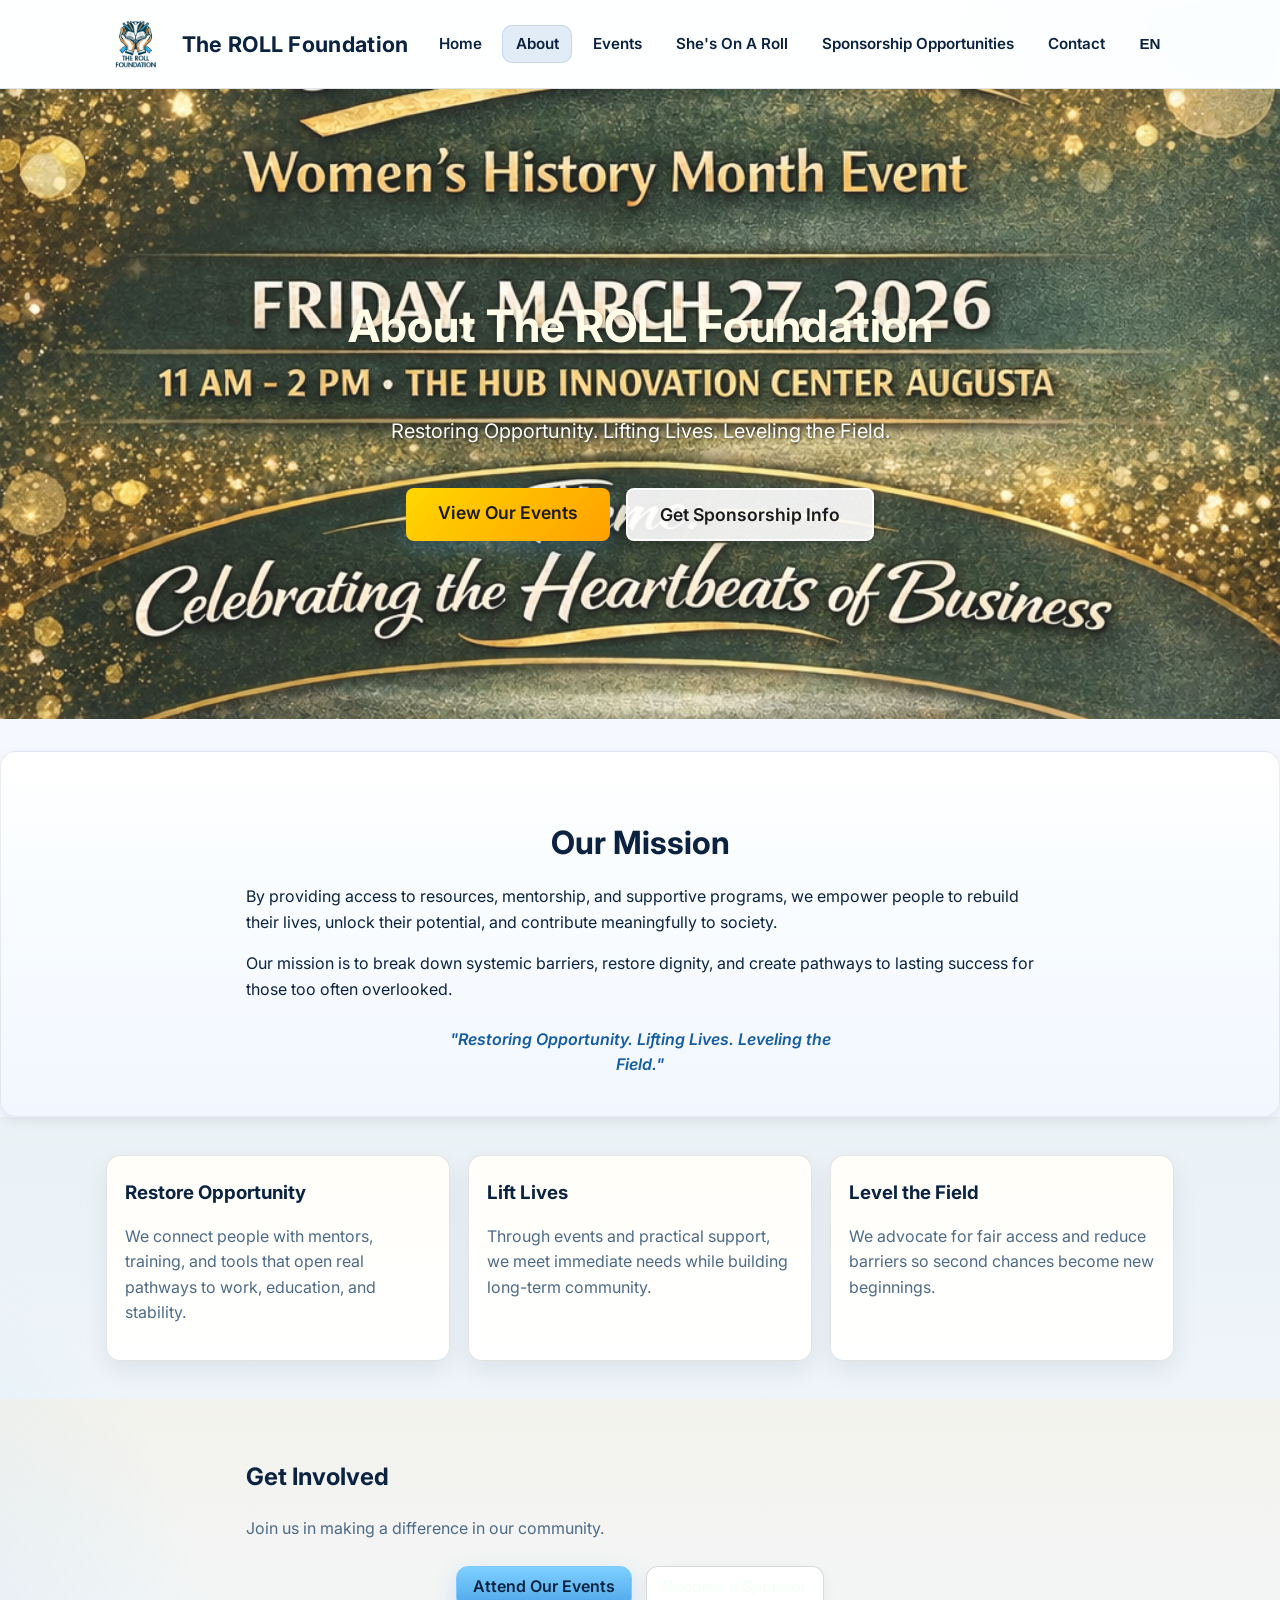
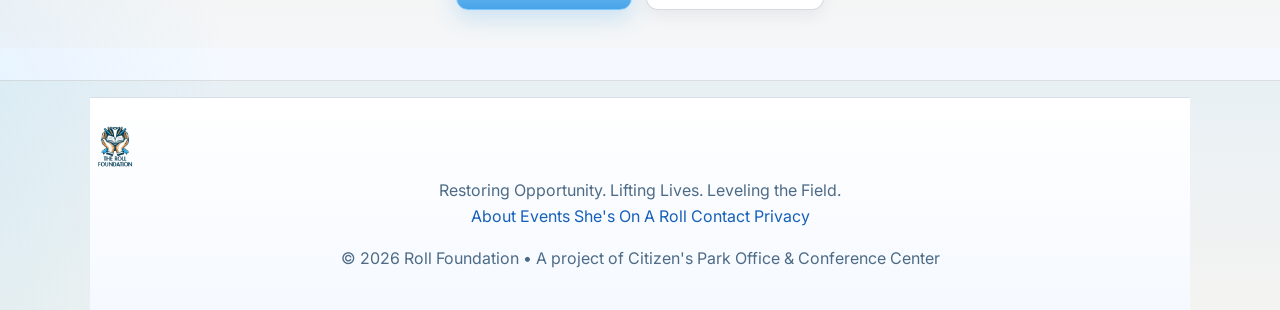
==== commit dd605e1d: "Refresh site styling and update hero/sponsorship assets" ====
--- a/about.html
+++ b/about.html
@@ -14,7 +14,7 @@
   <meta property="og:type" content="website">
   <meta property="og:title" content="About Us - ROLL Foundation">
   <meta property="og:description" content="Learn about our mission to restore opportunity, lift lives, and level the field.">
-  <meta property="og:image" content="./assets/img/events/rollevent5.jpg">
+  <meta property="og:image" content="./assets/img/events/rollflyer.PNG">
 
   <!-- Fonts & CSS -->
   <link rel="preconnect" href="https://fonts.googleapis.com">
@@ -40,7 +40,7 @@
         <a href="about.html" data-i18n="nav.about" aria-current="page">About</a>
         <a href="events.html" data-i18n="nav.events">Events</a>
         <a href="shes-on-a-roll.html" data-i18n="nav.shes_on_a_roll" class="nav-event">She's On A Roll</a>
-        <a href="./assets/img/events/shes-on-a-roll-sponsorship-packet.pdf" download="ROLL-Foundation-Sponsorship-Packet.pdf" class="nav-sponsor" data-i18n="nav.sponsorship">Sponsorship Packet</a>
+        <a href="./assets/img/events/2026%20Roll%20Foundation%20Business%20Advertisements.pdf" download="ROLL-Foundation-Sponsorship-Opportunities-2026.pdf" class="nav-sponsor" data-i18n="nav.sponsorship">Sponsorship Opportunities</a>
         <a href="contact.html" data-i18n="nav.contact">Contact</a>
         <button id="langToggle" class="btn small" aria-label="Toggle language">
           <span data-i18n="nav.lang">EN</span>
@@ -52,7 +52,7 @@
 
   <main id="main">
     <!-- ===== About Hero Section ===== -->
-    <section class="hero hard-hero goldgreen-theme" style="background-image:url('./assets/img/events/rollevent5.jpg')">
+    <section class="hero hard-hero goldgreen-theme" style="background-image:url('./assets/img/events/rollflyer.PNG')">
       <div class="container hero-inner">
         <h1 data-i18n="about.h1">About The ROLL Foundation</h1>
         <p class="lead" data-i18n="about.hero_lead">
@@ -60,7 +60,7 @@
         </p>
         <div class="cta-row">
           <a class="btn primary gold-btn" data-i18n="about.cta_events" href="events.html">View Our Events</a>
-          <a class="btn secondary green-btn" data-i18n="about.cta_sponsor" href="./assets/img/events/shes-on-a-roll-sponsorship-packet.pdf" download="ROLL-Foundation-Sponsorship-Packet.pdf">Get Sponsorship Info</a>
+          <a class="btn secondary green-btn" data-i18n="about.cta_sponsor" href="./assets/img/events/2026%20Roll%20Foundation%20Business%20Advertisements.pdf" download="ROLL-Foundation-Sponsorship-Opportunities-2026.pdf">Get Sponsorship Info</a>
         </div>
       </div>
     </section>
@@ -104,7 +104,7 @@
         <p class="lead" data-i18n="about.get_involved_lead">Join us in making a difference in our community.</p>
         <div class="cta-row">
           <a class="btn primary gold-btn" data-i18n="about.attend_events" href="events.html">Attend Our Events</a>
-          <a class="btn secondary green-btn" data-i18n="about.become_sponsor" href="./assets/img/events/shes-on-a-roll-sponsorship-packet.pdf" download="ROLL-Foundation-Sponsorship-Packet.pdf">Become a Sponsor</a>
+          <a class="btn secondary green-btn" data-i18n="about.become_sponsor" href="./assets/img/events/2026%20Roll%20Foundation%20Business%20Advertisements.pdf" download="ROLL-Foundation-Sponsorship-Opportunities-2026.pdf">Become a Sponsor</a>
         </div>
       </div>
     </section>
--- a/css/styles.css
+++ b/css/styles.css
@@ -6,12 +6,16 @@
   --text:#0B2340;           /* primary text (ink) */
   --muted:#4D6B86;          /* secondary text */
   --brand:#6EC1FF;          /* brand accent (sky blue) */
+  --forest-green:#1C6B4D;
+  --gold:#D4A017;
   --ink:#0B2340;            /* text on brand */
   --line:rgba(11,35,64,.12);/* light subtle lines */
   --radius:16px; 
   --radius-sm:12px; 
   --shadow:0 6px 20px rgba(11,35,64,.08);
   --container:1100px;
+  --header-h:88px;
+  --header-h-mobile:72px;
 }
 
 /* Reset / Base */
@@ -48,149 +52,143 @@
   border-bottom:1px solid var(--line);
 }
 
-/* Header / Nav (light, friendly) */
+/* Header / Nav */
 .site-header{
-  position:sticky; top:0; z-index:50;
+  position:sticky;
+  top:0;
+  z-index:50;
+  min-height:var(--header-h);
   backdrop-filter:saturate(180%) blur(10px);
-  background:rgba(255,255,255,.85);
+  background:rgba(255,255,255,.9);
   border-bottom:1px solid var(--line);
-  height:100px; /* increased from 90px to accommodate larger logo */
-  box-shadow:0 2px 8px rgba(11,35,64,.06);
+  box-shadow:0 2px 10px rgba(11,35,64,.06);
 }
 
 .header-inner{
-  display:grid; 
-  grid-template-columns:1fr auto 1fr; 
-  align-items:center; 
-  height:100%; 
-  padding:0 2rem;
+  min-height:var(--header-h);
+  display:grid;
+  grid-template-columns:auto 1fr auto;
+  align-items:center;
+  gap:1rem;
+  padding:0 1rem;
 }
 
 .brand img{
-  height:85px; /* increased from 70px */
-  width:auto; 
-  padding:8px 0; /* increased breathing room */
-  transition: transform 0.2s ease; /* smooth hover effect */
-}
-
-.brand img:hover {
-  transform: scale(1.05); /* subtle hover effect */
-}
+  height:62px;
+  width:auto;
+  object-fit:contain;
+  transition:transform .2s ease;
+}
+.brand img:hover{transform:scale(1.03)}
 
 .site-title{
-  text-align:center; 
-  font-size:1.4rem; 
-  font-weight:700; 
   margin:0;
-}
-
-.site-nav{display:flex; gap:.6rem; align-items:center}
-.site-nav a{
-  color:var(--text); 
-  padding:.55rem .85rem; 
-  border-radius:8px;
-  font-size:1.05rem;
-}
-.site-nav a[aria-current="page"]{background:rgba(21,96,184,.08)}
-.site-nav a:hover{background:rgba(21,96,184,.10)}
-.nav-toggle{display:none;background:none;border:0;color:var(--text);font-size:1.25rem}
-
-/* Navigation Event Link Styling */
-.nav-event {
-  background: linear-gradient(135deg, rgba(255,215,0,0.15), rgba(28,107,77,0.05)) !important;
-  color: var(--forest-green) !important;
-  font-weight: 600;
-  border: 1px solid rgba(255,215,0,0.3);
-  border-radius: 8px;
-  padding: 0.6rem 1rem !important;
-  position: relative;
-  overflow: hidden;
-  transition: all 0.3s ease;
-}
-
-/* Remove the emoji ::before pseudo-element */
-.nav-event::before {
-  display: none;
-}
-
-.nav-event:hover {
-  background: linear-gradient(135deg, rgba(255,215,0,0.25), rgba(28,107,77,0.1)) !important;
-  transform: translateY(-1px);
-  box-shadow: 0 4px 12px rgba(255,215,0,0.2);
-  border-color: rgba(255,215,0,0.5);
-}
-
-/* Mobile navigation adjustments */
-@media (max-width: 760px) {
-  .nav-event {
-    width: 100%;
-    text-align: center;
-    margin: 0.25rem 0;
-  }
-}
-
-/* Update nav-sponsor to work better with the new event link */
-.nav-sponsor {
-  background: linear-gradient(135deg, #DAA520, #B8860B) !important;
-  color: #154a36 !important;
-  font-weight: 600;
-  border-radius: 8px;
-  padding: 0.6rem 1rem !important;
-  border: 1px solid #B8860B;
-  text-decoration: none;
-}
-
-/* Remove the emoji ::before pseudo-element */
-.nav-sponsor::before {
-  display: none;
-}
-
-.nav-sponsor:hover {
-  background: linear-gradient(135deg, #B8860B, #DAA520) !important;
-  transform: translateY(-1px);
-  box-shadow: 0 4px 12px rgba(218, 165, 32, 0.3);
-  text-decoration: none;
-}
-
-/* Mobile nav */
+  text-align:center;
+  font-size:clamp(1rem,2.2vw,1.35rem);
+  font-weight:700;
+  letter-spacing:.015em;
+}
+
+.site-nav{
+  display:flex;
+  align-items:center;
+  justify-self:end;
+  gap:.45rem;
+}
+
+.site-nav a,
+.site-nav .btn.small{
+  display:inline-flex;
+  align-items:center;
+  justify-content:center;
+  min-height:38px;
+  padding:.45rem .78rem;
+  border:1px solid transparent;
+  border-radius:10px;
+  color:var(--text);
+  font-size:.95rem;
+  font-weight:600;
+  line-height:1;
+  background:transparent;
+  text-decoration:none;
+}
+.site-nav .btn.small{
+  box-shadow:none;
+}
+.site-nav a:hover,
+.site-nav .btn.small:hover{
+  text-decoration:none;
+  background:rgba(21,96,184,.08);
+}
+.site-nav a[aria-current="page"]{
+  background:rgba(21,96,184,.12);
+  border-color:rgba(21,96,184,.14);
+}
+
+.nav-event{
+  background:linear-gradient(135deg, rgba(255,215,0,.18), rgba(28,107,77,.08));
+  border-color:rgba(212,160,23,.38);
+  color:var(--forest-green);
+}
+.nav-event:hover{
+  background:linear-gradient(135deg, rgba(255,215,0,.28), rgba(28,107,77,.12));
+  border-color:rgba(212,160,23,.5);
+}
+
+.nav-sponsor{
+  background:linear-gradient(135deg, #DAA520, #B8860B);
+  border-color:#B8860B;
+  color:#143f2f;
+}
+.nav-sponsor:hover{
+  background:linear-gradient(135deg, #B8860B, #DAA520);
+  box-shadow:0 6px 18px rgba(184,134,11,.22);
+}
+
+.nav-toggle{
+  display:none;
+  height:38px;
+  width:38px;
+  border:1px solid var(--line);
+  border-radius:10px;
+  background:#fff;
+  color:var(--text);
+  font-size:1.15rem;
+}
+
 @media (max-width:760px){
-  .site-header{
-    height:90px; /* slightly smaller on mobile */
-  }
-  
-  .brand img{
-    height:75px; /* proportionally sized for mobile */
-    padding:7px 0;
-  }
-  
-  .nav-toggle{display:inline-block}
+  .site-header{min-height:var(--header-h-mobile)}
+  .header-inner{min-height:var(--header-h-mobile); grid-template-columns:auto 1fr auto}
+  .brand img{height:50px}
+  .site-title{
+    justify-self:center;
+    max-width:100%;
+    white-space:nowrap;
+    overflow:hidden;
+    text-overflow:ellipsis;
+    font-size:1rem;
+  }
+  .nav-toggle{display:inline-flex; align-items:center; justify-content:center}
   .site-nav{
-    display:none; position:absolute; right:1rem; top:90px; /* adjusted for new header height */
-    background:var(--card); border:1px solid var(--line); border-radius:12px;
-    padding:.5rem; flex-direction:column; min-width:240px; 
-    box-shadow:0 12px 26px rgba(11,35,64,.12)
-  }
-  .site-nav a{width:100%}
-  .nav-sponsor {
-    width: 100%;
-    text-align: center;
-    margin: 0.25rem 0;
-  }
-}
-
-/* Extra small mobile devices */
-@media (max-width:480px){
-  .site-header{
-    height:80px;
-  }
-  
-  .brand img{
-    height:65px;
-    padding:6px 0;
-  }
-  
-  .site-nav{
-    top:80px; /* adjusted for smaller header */
+    display:none;
+    position:absolute;
+    right:1rem;
+    top:calc(var(--header-h-mobile) - 2px);
+    min-width:min(92vw, 320px);
+    flex-direction:column;
+    align-items:stretch;
+    gap:.35rem;
+    padding:.65rem;
+    border:1px solid var(--line);
+    border-radius:14px;
+    background:#fff;
+    box-shadow:0 16px 30px rgba(11,35,64,.14);
+  }
+  .site-nav a,
+  .site-nav .btn.small{
+    width:100%;
+    justify-content:flex-start;
+    min-height:40px;
   }
 }
 
@@ -704,12 +702,6 @@
   color: #145ca3;
 }
 .container.narrow{ max-width: 820px; }
-.site-header{ height:90px; /* etc. */ }
-.header-inner{ display:grid; grid-template-columns:1fr auto 1fr; align-items:center; }
-.brand img{ height:70px; width:auto; }
-.site-title{ text-align:center; font-size:1.4rem; font-weight:700; margin:0; }
-.site-nav{ display:flex; justify-content:flex-end; gap:.75rem; align-items:center; }
-@media (max-width:760px){ /* your mobile rules */ }
 /* Event Hero for She's On A Roll */
 .hero--image::before {
   content: "";
@@ -1151,4 +1143,189 @@
     width: 100%;
     max-width: 280px;
   }
-}+}
+
+/* Unified page polish */
+.skip-link{
+  position:absolute;
+  left:-9999px;
+  top:auto;
+  width:1px;
+  height:1px;
+  overflow:hidden;
+}
+.skip-link:focus{
+  left:1rem;
+  top:1rem;
+  width:auto;
+  height:auto;
+  padding:.55rem .8rem;
+  background:#fff;
+  border:1px solid var(--line);
+  border-radius:10px;
+  z-index:1000;
+}
+
+.section{
+  padding:clamp(2.2rem, 3vw, 3.5rem) 0;
+}
+.gold-green-section{
+  background:linear-gradient(180deg, rgba(255,255,255,.92), rgba(240,247,255,.82));
+}
+.green-accent-section{
+  background:linear-gradient(180deg, rgba(28,107,77,.05), rgba(28,107,77,.03));
+}
+.gold-accent-section{
+  background:linear-gradient(180deg, rgba(212,160,23,.08), rgba(212,160,23,.03));
+}
+
+.hero-inner{
+  gap:1.1rem;
+}
+.hero .lead{
+  max-width:720px;
+}
+.cta-row{
+  gap:.85rem;
+}
+
+.btn{
+  min-height:44px;
+  border-radius:12px;
+  padding:.72rem 1rem;
+}
+.btn.secondary{
+  background:#fff;
+  border-color:rgba(11,35,64,.16);
+}
+.btn.secondary:hover{
+  background:#f8fbff;
+}
+.gold-btn{
+  background:linear-gradient(145deg, #F6D266, #D4A017);
+  border-color:#C6930F;
+  color:#25312a;
+}
+.gold-btn:hover{
+  background:linear-gradient(145deg, #E2BA4A, #BF8D0A);
+}
+.green-btn{
+  background:linear-gradient(145deg, #2E8A65, #1C6B4D);
+  border-color:#16563d;
+  color:#f6fff9;
+}
+.green-btn:hover{
+  background:linear-gradient(145deg, #267756, #175b40);
+}
+
+.cards{
+  gap:1.15rem;
+}
+.card{
+  border-radius:14px;
+  border:1px solid rgba(11,35,64,.12);
+  box-shadow:0 10px 24px rgba(11,35,64,.08);
+}
+.gold-card{
+  background:linear-gradient(180deg, #fffef9, #ffffff);
+}
+.card:hover{
+  transform:translateY(-2px);
+  box-shadow:0 14px 28px rgba(11,35,64,.12);
+}
+
+.mission{
+  border:1px solid rgba(11,35,64,.08);
+  border-radius:16px;
+}
+.tagline{
+  margin:1.25rem auto 0;
+  max-width:38ch;
+}
+
+.stats{
+  gap:1rem;
+  padding:1rem 0;
+}
+.stat{
+  background:#fff;
+  border:1px solid rgba(11,35,64,.1);
+  border-radius:14px;
+  padding:1rem;
+}
+.stat strong{
+  font-size:clamp(1.3rem, 2.8vw, 1.7rem);
+}
+
+.events-grid{
+  gap:1.2rem;
+}
+.event-card{
+  border-radius:14px;
+  border:1px solid rgba(11,35,64,.1);
+  box-shadow:0 10px 24px rgba(11,35,64,.08);
+}
+.events-cta{
+  border:1px solid rgba(212,160,23,.24);
+  border-radius:14px;
+}
+
+.contact-form{
+  background:#fff;
+  border:1px solid rgba(11,35,64,.1);
+  border-radius:14px;
+  box-shadow:0 10px 24px rgba(11,35,64,.08);
+  padding:1rem;
+  display:grid;
+  gap:.75rem;
+}
+.contact-form label{
+  font-weight:600;
+  color:var(--text);
+}
+.contact-form input,
+.contact-form textarea{
+  width:100%;
+  border:1px solid rgba(11,35,64,.18);
+  border-radius:10px;
+  padding:.68rem .75rem;
+  font:inherit;
+  color:var(--text);
+  background:#fff;
+}
+.contact-form input:focus,
+.contact-form textarea:focus{
+  outline:2px solid rgba(110,193,255,.6);
+  border-color:rgba(21,96,184,.35);
+  outline-offset:1px;
+}
+.form-hint{
+  margin:0;
+}
+.contact-details{
+  margin-top:1rem;
+  background:rgba(255,255,255,.85);
+  border:1px solid rgba(11,35,64,.1);
+  border-radius:12px;
+  padding:.9rem 1rem;
+}
+.divider{
+  border:0;
+  border-top:1px solid rgba(11,35,64,.12);
+  margin:1rem 0;
+}
+
+.site-footer{
+  margin-top:2rem;
+}
+.gold-green-footer{
+  background:linear-gradient(180deg, rgba(28,107,77,.06), rgba(212,160,23,.06));
+  border-top:1px solid rgba(11,35,64,.1);
+}
+.footer-inner{
+  padding:1.4rem 0;
+}
+.footer-tagline{
+  margin:.35rem 0 0;
+  color:var(--muted);
+}
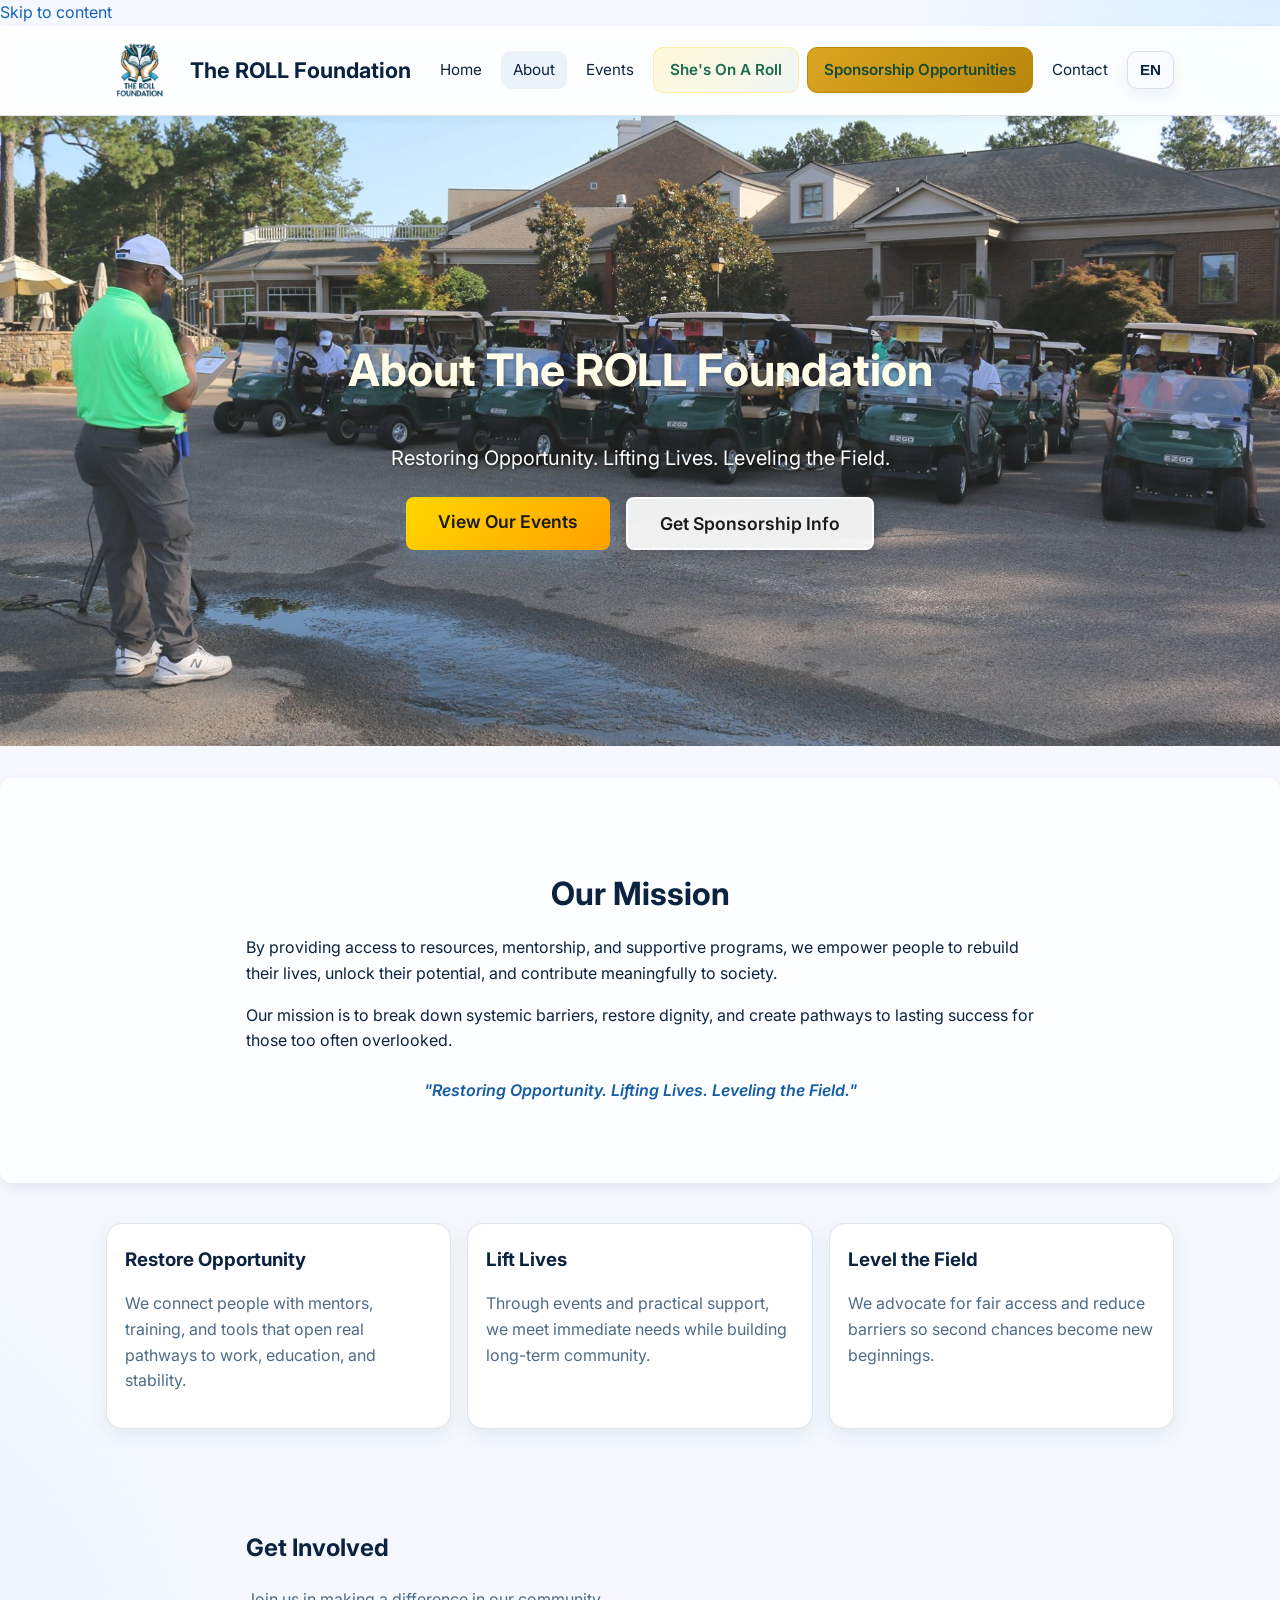
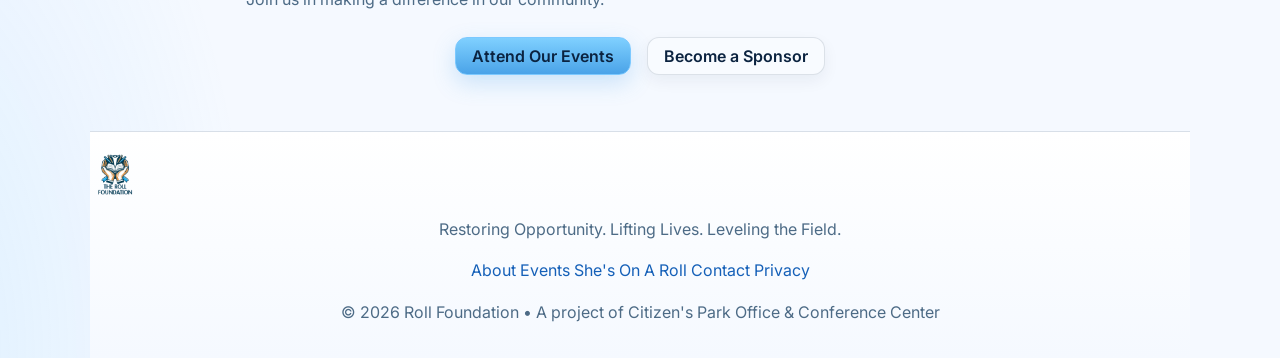
==== commit 93cabb50: "Restrict Women’s History promo to She’s On A Roll and fix flyer sizing" ====
--- a/about.html
+++ b/about.html
@@ -14,7 +14,7 @@
   <meta property="og:type" content="website">
   <meta property="og:title" content="About Us - ROLL Foundation">
   <meta property="og:description" content="Learn about our mission to restore opportunity, lift lives, and level the field.">
-  <meta property="og:image" content="./assets/img/events/rollflyer.PNG">
+  <meta property="og:image" content="./assets/img/events/rollevent5.jpg">
 
   <!-- Fonts & CSS -->
   <link rel="preconnect" href="https://fonts.googleapis.com">
@@ -40,7 +40,7 @@
         <a href="about.html" data-i18n="nav.about" aria-current="page">About</a>
         <a href="events.html" data-i18n="nav.events">Events</a>
         <a href="shes-on-a-roll.html" data-i18n="nav.shes_on_a_roll" class="nav-event">She's On A Roll</a>
-        <a href="./assets/img/events/2026%20Roll%20Foundation%20Business%20Advertisements.pdf" download="ROLL-Foundation-Sponsorship-Opportunities-2026.pdf" class="nav-sponsor" data-i18n="nav.sponsorship">Sponsorship Opportunities</a>
+        <a href="./assets/img/events/shes-on-a-roll-sponsorship-packet.pdf" download="ROLL-Foundation-Sponsorship-Packet.pdf" class="nav-sponsor" data-i18n="nav.sponsorship">Sponsorship Packet</a>
         <a href="contact.html" data-i18n="nav.contact">Contact</a>
         <button id="langToggle" class="btn small" aria-label="Toggle language">
           <span data-i18n="nav.lang">EN</span>
@@ -52,7 +52,7 @@
 
   <main id="main">
     <!-- ===== About Hero Section ===== -->
-    <section class="hero hard-hero goldgreen-theme" style="background-image:url('./assets/img/events/rollflyer.PNG')">
+    <section class="hero hard-hero goldgreen-theme" style="background-image:url('./assets/img/events/rollevent5.jpg')">
       <div class="container hero-inner">
         <h1 data-i18n="about.h1">About The ROLL Foundation</h1>
         <p class="lead" data-i18n="about.hero_lead">
@@ -60,7 +60,7 @@
         </p>
         <div class="cta-row">
           <a class="btn primary gold-btn" data-i18n="about.cta_events" href="events.html">View Our Events</a>
-          <a class="btn secondary green-btn" data-i18n="about.cta_sponsor" href="./assets/img/events/2026%20Roll%20Foundation%20Business%20Advertisements.pdf" download="ROLL-Foundation-Sponsorship-Opportunities-2026.pdf">Get Sponsorship Info</a>
+          <a class="btn secondary green-btn" data-i18n="about.cta_sponsor" href="./assets/img/events/shes-on-a-roll-sponsorship-packet.pdf" download="ROLL-Foundation-Sponsorship-Packet.pdf">Get Sponsorship Info</a>
         </div>
       </div>
     </section>
@@ -104,7 +104,7 @@
         <p class="lead" data-i18n="about.get_involved_lead">Join us in making a difference in our community.</p>
         <div class="cta-row">
           <a class="btn primary gold-btn" data-i18n="about.attend_events" href="events.html">Attend Our Events</a>
-          <a class="btn secondary green-btn" data-i18n="about.become_sponsor" href="./assets/img/events/2026%20Roll%20Foundation%20Business%20Advertisements.pdf" download="ROLL-Foundation-Sponsorship-Opportunities-2026.pdf">Become a Sponsor</a>
+          <a class="btn secondary green-btn" data-i18n="about.become_sponsor" href="./assets/img/events/shes-on-a-roll-sponsorship-packet.pdf" download="ROLL-Foundation-Sponsorship-Packet.pdf">Become a Sponsor</a>
         </div>
       </div>
     </section>
@@ -136,4 +136,4 @@
     document.getElementById('year').textContent = new Date().getFullYear();
   </script>
 </body>
-</html>+</html>
--- a/css/styles.css
+++ b/css/styles.css
@@ -7,15 +7,12 @@
   --muted:#4D6B86;          /* secondary text */
   --brand:#6EC1FF;          /* brand accent (sky blue) */
   --forest-green:#1C6B4D;
-  --gold:#D4A017;
   --ink:#0B2340;            /* text on brand */
   --line:rgba(11,35,64,.12);/* light subtle lines */
   --radius:16px; 
   --radius-sm:12px; 
   --shadow:0 6px 20px rgba(11,35,64,.08);
   --container:1100px;
-  --header-h:88px;
-  --header-h-mobile:72px;
 }
 
 /* Reset / Base */
@@ -52,143 +49,149 @@
   border-bottom:1px solid var(--line);
 }
 
-/* Header / Nav */
+/* Header / Nav (light, friendly) */
 .site-header{
-  position:sticky;
-  top:0;
-  z-index:50;
-  min-height:var(--header-h);
+  position:sticky; top:0; z-index:50;
   backdrop-filter:saturate(180%) blur(10px);
-  background:rgba(255,255,255,.9);
+  background:rgba(255,255,255,.85);
   border-bottom:1px solid var(--line);
-  box-shadow:0 2px 10px rgba(11,35,64,.06);
+  height:100px; /* increased from 90px to accommodate larger logo */
+  box-shadow:0 2px 8px rgba(11,35,64,.06);
 }
 
 .header-inner{
-  min-height:var(--header-h);
-  display:grid;
-  grid-template-columns:auto 1fr auto;
-  align-items:center;
-  gap:1rem;
-  padding:0 1rem;
+  display:grid; 
+  grid-template-columns:1fr auto 1fr; 
+  align-items:center; 
+  height:100%; 
+  padding:0 2rem;
 }
 
 .brand img{
-  height:62px;
-  width:auto;
-  object-fit:contain;
-  transition:transform .2s ease;
-}
-.brand img:hover{transform:scale(1.03)}
+  height:85px; /* increased from 70px */
+  width:auto; 
+  padding:8px 0; /* increased breathing room */
+  transition: transform 0.2s ease; /* smooth hover effect */
+}
+
+.brand img:hover {
+  transform: scale(1.05); /* subtle hover effect */
+}
 
 .site-title{
+  text-align:center; 
+  font-size:1.4rem; 
+  font-weight:700; 
   margin:0;
-  text-align:center;
-  font-size:clamp(1rem,2.2vw,1.35rem);
-  font-weight:700;
-  letter-spacing:.015em;
-}
-
-.site-nav{
-  display:flex;
-  align-items:center;
-  justify-self:end;
-  gap:.45rem;
-}
-
-.site-nav a,
-.site-nav .btn.small{
-  display:inline-flex;
-  align-items:center;
-  justify-content:center;
-  min-height:38px;
-  padding:.45rem .78rem;
-  border:1px solid transparent;
-  border-radius:10px;
-  color:var(--text);
-  font-size:.95rem;
-  font-weight:600;
-  line-height:1;
-  background:transparent;
-  text-decoration:none;
-}
-.site-nav .btn.small{
-  box-shadow:none;
-}
-.site-nav a:hover,
-.site-nav .btn.small:hover{
-  text-decoration:none;
-  background:rgba(21,96,184,.08);
-}
-.site-nav a[aria-current="page"]{
-  background:rgba(21,96,184,.12);
-  border-color:rgba(21,96,184,.14);
-}
-
-.nav-event{
-  background:linear-gradient(135deg, rgba(255,215,0,.18), rgba(28,107,77,.08));
-  border-color:rgba(212,160,23,.38);
-  color:var(--forest-green);
-}
-.nav-event:hover{
-  background:linear-gradient(135deg, rgba(255,215,0,.28), rgba(28,107,77,.12));
-  border-color:rgba(212,160,23,.5);
-}
-
-.nav-sponsor{
-  background:linear-gradient(135deg, #DAA520, #B8860B);
-  border-color:#B8860B;
-  color:#143f2f;
-}
-.nav-sponsor:hover{
-  background:linear-gradient(135deg, #B8860B, #DAA520);
-  box-shadow:0 6px 18px rgba(184,134,11,.22);
-}
-
-.nav-toggle{
-  display:none;
-  height:38px;
-  width:38px;
-  border:1px solid var(--line);
-  border-radius:10px;
-  background:#fff;
-  color:var(--text);
-  font-size:1.15rem;
-}
-
+}
+
+.site-nav{display:flex; gap:.6rem; align-items:center}
+.site-nav a{
+  color:var(--text); 
+  padding:.55rem .85rem; 
+  border-radius:8px;
+  font-size:1.05rem;
+}
+.site-nav a[aria-current="page"]{background:rgba(21,96,184,.08)}
+.site-nav a:hover{background:rgba(21,96,184,.10)}
+.nav-toggle{display:none;background:none;border:0;color:var(--text);font-size:1.25rem}
+
+/* Navigation Event Link Styling */
+.nav-event {
+  background: linear-gradient(135deg, rgba(255,215,0,0.15), rgba(28,107,77,0.05)) !important;
+  color: var(--forest-green) !important;
+  font-weight: 600;
+  border: 1px solid rgba(255,215,0,0.3);
+  border-radius: 8px;
+  padding: 0.6rem 1rem !important;
+  position: relative;
+  overflow: hidden;
+  transition: all 0.3s ease;
+}
+
+/* Remove the emoji ::before pseudo-element */
+.nav-event::before {
+  display: none;
+}
+
+.nav-event:hover {
+  background: linear-gradient(135deg, rgba(255,215,0,0.25), rgba(28,107,77,0.1)) !important;
+  transform: translateY(-1px);
+  box-shadow: 0 4px 12px rgba(255,215,0,0.2);
+  border-color: rgba(255,215,0,0.5);
+}
+
+/* Mobile navigation adjustments */
+@media (max-width: 760px) {
+  .nav-event {
+    width: 100%;
+    text-align: center;
+    margin: 0.25rem 0;
+  }
+}
+
+/* Update nav-sponsor to work better with the new event link */
+.nav-sponsor {
+  background: linear-gradient(135deg, #DAA520, #B8860B) !important;
+  color: #154a36 !important;
+  font-weight: 600;
+  border-radius: 8px;
+  padding: 0.6rem 1rem !important;
+  border: 1px solid #B8860B;
+  text-decoration: none;
+}
+
+/* Remove the emoji ::before pseudo-element */
+.nav-sponsor::before {
+  display: none;
+}
+
+.nav-sponsor:hover {
+  background: linear-gradient(135deg, #B8860B, #DAA520) !important;
+  transform: translateY(-1px);
+  box-shadow: 0 4px 12px rgba(218, 165, 32, 0.3);
+  text-decoration: none;
+}
+
+/* Mobile nav */
 @media (max-width:760px){
-  .site-header{min-height:var(--header-h-mobile)}
-  .header-inner{min-height:var(--header-h-mobile); grid-template-columns:auto 1fr auto}
-  .brand img{height:50px}
-  .site-title{
-    justify-self:center;
-    max-width:100%;
-    white-space:nowrap;
-    overflow:hidden;
-    text-overflow:ellipsis;
-    font-size:1rem;
-  }
-  .nav-toggle{display:inline-flex; align-items:center; justify-content:center}
+  .site-header{
+    height:90px; /* slightly smaller on mobile */
+  }
+  
+  .brand img{
+    height:75px; /* proportionally sized for mobile */
+    padding:7px 0;
+  }
+  
+  .nav-toggle{display:inline-block}
   .site-nav{
-    display:none;
-    position:absolute;
-    right:1rem;
-    top:calc(var(--header-h-mobile) - 2px);
-    min-width:min(92vw, 320px);
-    flex-direction:column;
-    align-items:stretch;
-    gap:.35rem;
-    padding:.65rem;
-    border:1px solid var(--line);
-    border-radius:14px;
-    background:#fff;
-    box-shadow:0 16px 30px rgba(11,35,64,.14);
-  }
-  .site-nav a,
-  .site-nav .btn.small{
-    width:100%;
-    justify-content:flex-start;
-    min-height:40px;
+    display:none; position:absolute; right:1rem; top:90px; /* adjusted for new header height */
+    background:var(--card); border:1px solid var(--line); border-radius:12px;
+    padding:.5rem; flex-direction:column; min-width:240px; 
+    box-shadow:0 12px 26px rgba(11,35,64,.12)
+  }
+  .site-nav a{width:100%}
+  .nav-sponsor {
+    width: 100%;
+    text-align: center;
+    margin: 0.25rem 0;
+  }
+}
+
+/* Extra small mobile devices */
+@media (max-width:480px){
+  .site-header{
+    height:80px;
+  }
+  
+  .brand img{
+    height:65px;
+    padding:6px 0;
+  }
+  
+  .site-nav{
+    top:80px; /* adjusted for smaller header */
   }
 }
 
@@ -372,7 +375,7 @@
 
 /* Event Poster Styling */
 .event-poster {
-  max-width: 400px;
+  max-width: 360px;
   width: 100%;
   border-radius: 20px;
   overflow: hidden;
@@ -387,9 +390,11 @@
 }
 
 .poster-image {
-  width: 100%;
+  width: auto;
+  max-width: 100%;
   height: auto;
   display: block;
+  margin: 0 auto;
 }
 
 /* Event Details */
@@ -1145,187 +1150,91 @@
   }
 }
 
-/* Unified page polish */
-.skip-link{
-  position:absolute;
-  left:-9999px;
-  top:auto;
-  width:1px;
-  height:1px;
-  overflow:hidden;
-}
-.skip-link:focus{
-  left:1rem;
-  top:1rem;
+/* Toolbar consistency fix */
+.site-header{
+  height:90px;
+}
+.header-inner{
+  height:100%;
+  padding:0 1rem;
+  display:grid;
+  grid-template-columns:auto 1fr auto;
+  align-items:center;
+  gap:1rem;
+}
+.brand img{
+  height:70px;
   width:auto;
-  height:auto;
-  padding:.55rem .8rem;
-  background:#fff;
+  padding:0;
+}
+.site-title{
+  margin:0;
+  text-align:center;
+  font-size:clamp(1rem,2.2vw,1.35rem);
+}
+.site-nav{
+  justify-self:end;
+  gap:.45rem;
+}
+.site-nav a,
+.site-nav .btn.small{
+  min-height:38px;
+  padding:.45rem .75rem;
+  border-radius:10px;
+  font-size:.95rem;
+  display:inline-flex;
+  align-items:center;
+  justify-content:center;
+}
+.nav-toggle{
+  display:none;
+  width:38px;
+  height:38px;
   border:1px solid var(--line);
   border-radius:10px;
-  z-index:1000;
-}
-
-.section{
-  padding:clamp(2.2rem, 3vw, 3.5rem) 0;
-}
-.gold-green-section{
-  background:linear-gradient(180deg, rgba(255,255,255,.92), rgba(240,247,255,.82));
-}
-.green-accent-section{
-  background:linear-gradient(180deg, rgba(28,107,77,.05), rgba(28,107,77,.03));
-}
-.gold-accent-section{
-  background:linear-gradient(180deg, rgba(212,160,23,.08), rgba(212,160,23,.03));
-}
-
-.hero-inner{
-  gap:1.1rem;
-}
-.hero .lead{
-  max-width:720px;
-}
-.cta-row{
-  gap:.85rem;
-}
-
-.btn{
-  min-height:44px;
-  border-radius:12px;
-  padding:.72rem 1rem;
-}
-.btn.secondary{
   background:#fff;
-  border-color:rgba(11,35,64,.16);
-}
-.btn.secondary:hover{
-  background:#f8fbff;
-}
-.gold-btn{
-  background:linear-gradient(145deg, #F6D266, #D4A017);
-  border-color:#C6930F;
-  color:#25312a;
-}
-.gold-btn:hover{
-  background:linear-gradient(145deg, #E2BA4A, #BF8D0A);
-}
-.green-btn{
-  background:linear-gradient(145deg, #2E8A65, #1C6B4D);
-  border-color:#16563d;
-  color:#f6fff9;
-}
-.green-btn:hover{
-  background:linear-gradient(145deg, #267756, #175b40);
-}
-
-.cards{
-  gap:1.15rem;
-}
-.card{
-  border-radius:14px;
-  border:1px solid rgba(11,35,64,.12);
-  box-shadow:0 10px 24px rgba(11,35,64,.08);
-}
-.gold-card{
-  background:linear-gradient(180deg, #fffef9, #ffffff);
-}
-.card:hover{
-  transform:translateY(-2px);
-  box-shadow:0 14px 28px rgba(11,35,64,.12);
-}
-
-.mission{
-  border:1px solid rgba(11,35,64,.08);
-  border-radius:16px;
-}
-.tagline{
-  margin:1.25rem auto 0;
-  max-width:38ch;
-}
-
-.stats{
-  gap:1rem;
-  padding:1rem 0;
-}
-.stat{
-  background:#fff;
-  border:1px solid rgba(11,35,64,.1);
-  border-radius:14px;
-  padding:1rem;
-}
-.stat strong{
-  font-size:clamp(1.3rem, 2.8vw, 1.7rem);
-}
-
-.events-grid{
-  gap:1.2rem;
-}
-.event-card{
-  border-radius:14px;
-  border:1px solid rgba(11,35,64,.1);
-  box-shadow:0 10px 24px rgba(11,35,64,.08);
-}
-.events-cta{
-  border:1px solid rgba(212,160,23,.24);
-  border-radius:14px;
-}
-
-.contact-form{
-  background:#fff;
-  border:1px solid rgba(11,35,64,.1);
-  border-radius:14px;
-  box-shadow:0 10px 24px rgba(11,35,64,.08);
-  padding:1rem;
-  display:grid;
-  gap:.75rem;
-}
-.contact-form label{
-  font-weight:600;
-  color:var(--text);
-}
-.contact-form input,
-.contact-form textarea{
-  width:100%;
-  border:1px solid rgba(11,35,64,.18);
-  border-radius:10px;
-  padding:.68rem .75rem;
-  font:inherit;
-  color:var(--text);
-  background:#fff;
-}
-.contact-form input:focus,
-.contact-form textarea:focus{
-  outline:2px solid rgba(110,193,255,.6);
-  border-color:rgba(21,96,184,.35);
-  outline-offset:1px;
-}
-.form-hint{
-  margin:0;
-}
-.contact-details{
-  margin-top:1rem;
-  background:rgba(255,255,255,.85);
-  border:1px solid rgba(11,35,64,.1);
-  border-radius:12px;
-  padding:.9rem 1rem;
-}
-.divider{
-  border:0;
-  border-top:1px solid rgba(11,35,64,.12);
-  margin:1rem 0;
-}
-
-.site-footer{
-  margin-top:2rem;
-}
-.gold-green-footer{
-  background:linear-gradient(180deg, rgba(28,107,77,.06), rgba(212,160,23,.06));
-  border-top:1px solid rgba(11,35,64,.1);
-}
-.footer-inner{
-  padding:1.4rem 0;
-}
-.footer-tagline{
-  margin:.35rem 0 0;
-  color:var(--muted);
-}
+}
+
+@media (max-width:760px){
+  .site-header{
+    height:72px;
+  }
+  .header-inner{
+    grid-template-columns:auto 1fr auto;
+    gap:.5rem;
+  }
+  .brand img{
+    height:52px;
+  }
+  .site-title{
+    font-size:1rem;
+    white-space:nowrap;
+    overflow:hidden;
+    text-overflow:ellipsis;
+  }
+  .nav-toggle{
+    display:inline-flex;
+    align-items:center;
+    justify-content:center;
+  }
+  .site-nav{
+    display:none;
+    position:absolute;
+    right:1rem;
+    top:72px;
+    min-width:min(92vw,320px);
+    background:var(--card);
+    border:1px solid var(--line);
+    border-radius:12px;
+    padding:.55rem;
+    flex-direction:column;
+    align-items:stretch;
+    box-shadow:0 12px 26px rgba(11,35,64,.12);
+  }
+  .site-nav a,
+  .site-nav .btn.small{
+    width:100%;
+    justify-content:flex-start;
+    min-height:40px;
+  }
+}
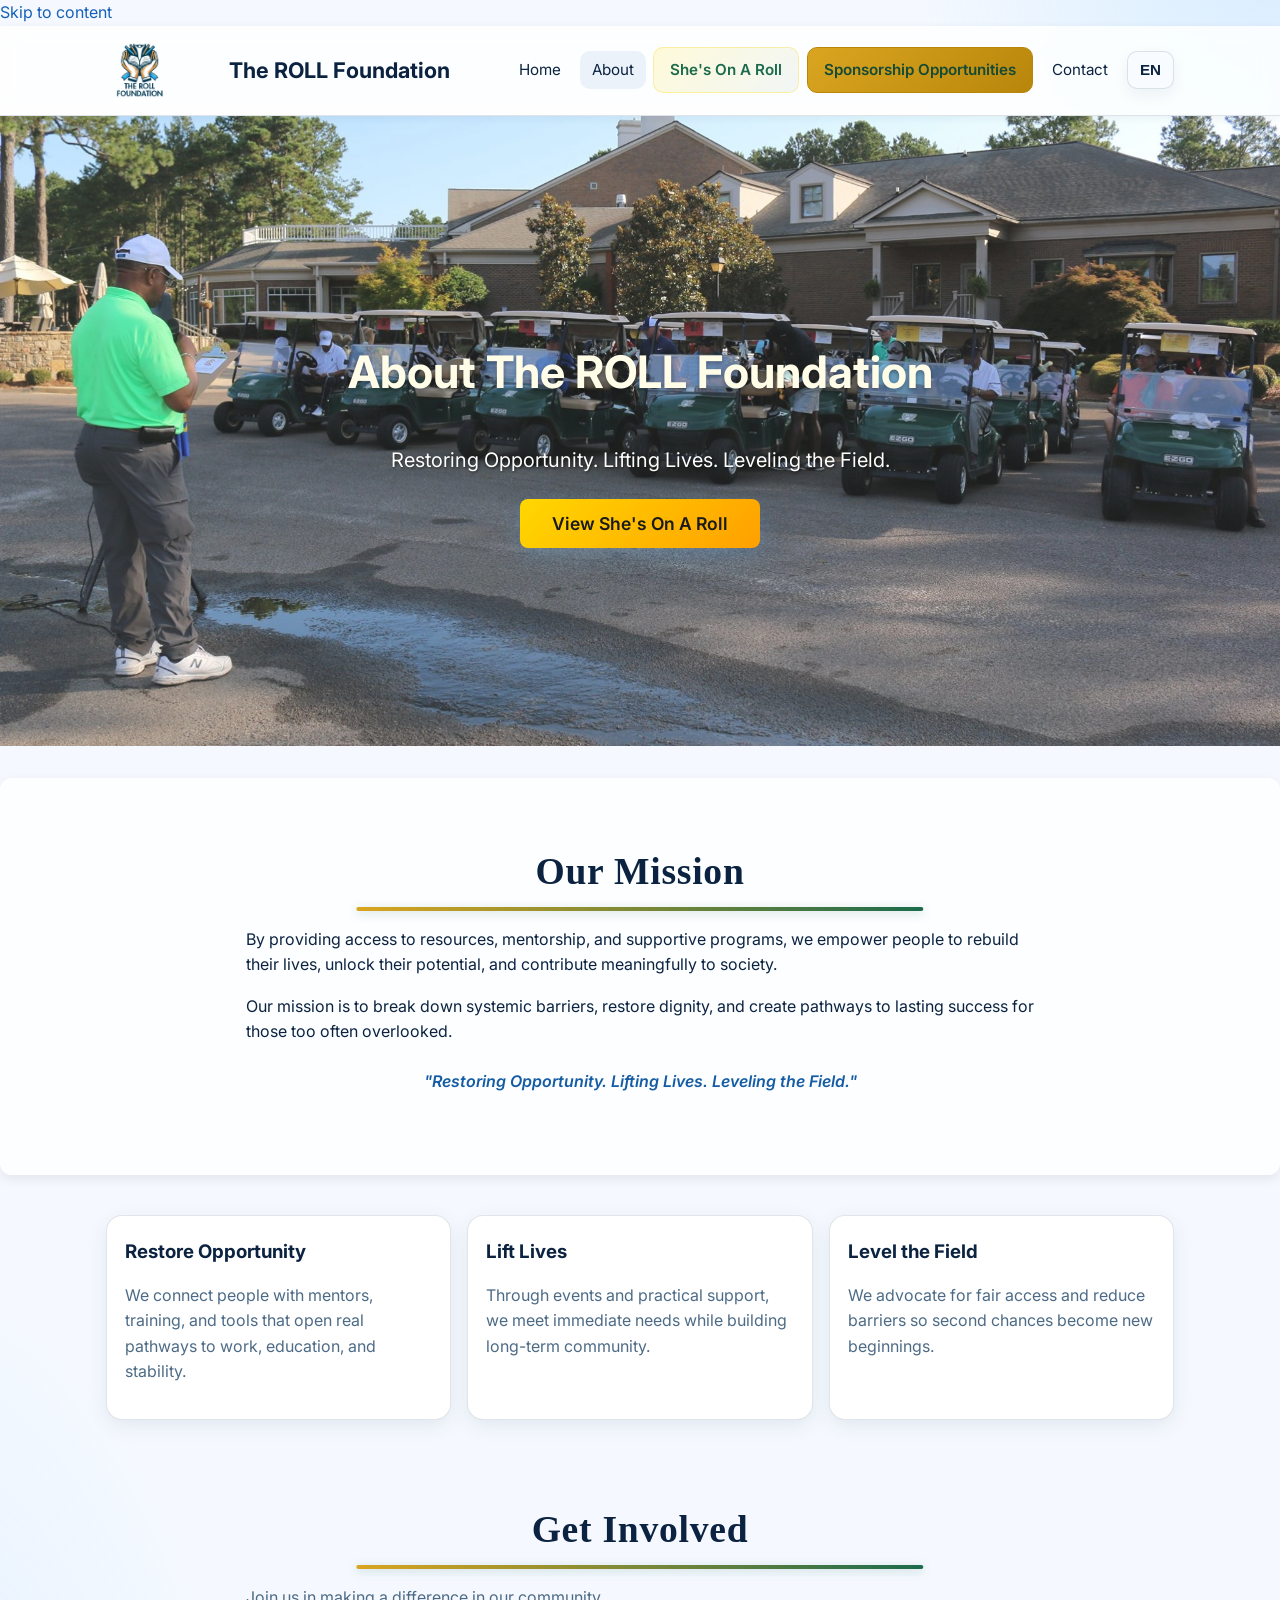
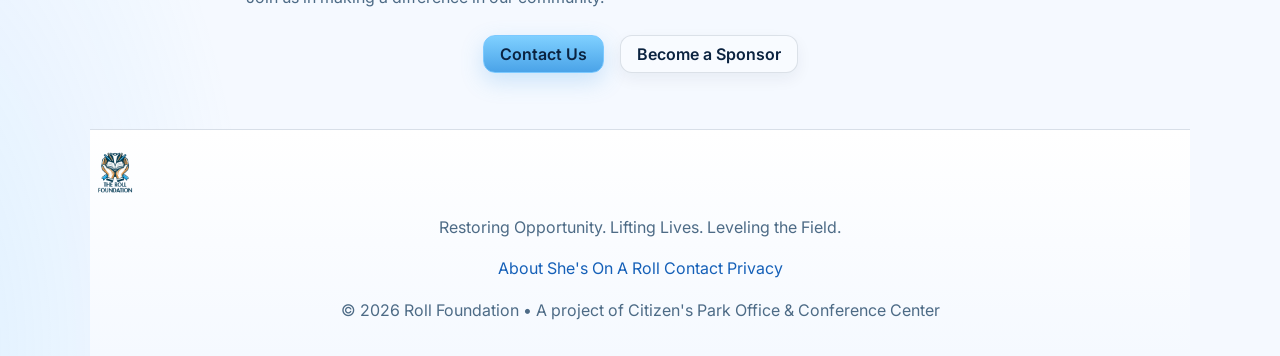
==== commit 11908eb5: "Refine site structure and CTAs; integrate She’s On A Roll hero carousel" ====
--- a/about.html
+++ b/about.html
@@ -38,7 +38,6 @@
       <nav id="site-nav" class="site-nav" data-collapsible>
         <a href="index.html" data-i18n="nav.home">Home</a>
         <a href="about.html" data-i18n="nav.about" aria-current="page">About</a>
-        <a href="events.html" data-i18n="nav.events">Events</a>
         <a href="shes-on-a-roll.html" data-i18n="nav.shes_on_a_roll" class="nav-event">She's On A Roll</a>
         <a href="./assets/img/events/shes-on-a-roll-sponsorship-packet.pdf" download="ROLL-Foundation-Sponsorship-Packet.pdf" class="nav-sponsor" data-i18n="nav.sponsorship">Sponsorship Packet</a>
         <a href="contact.html" data-i18n="nav.contact">Contact</a>
@@ -59,8 +58,7 @@
           Restoring Opportunity. Lifting Lives. Leveling the Field.
         </p>
         <div class="cta-row">
-          <a class="btn primary gold-btn" data-i18n="about.cta_events" href="events.html">View Our Events</a>
-          <a class="btn secondary green-btn" data-i18n="about.cta_sponsor" href="./assets/img/events/shes-on-a-roll-sponsorship-packet.pdf" download="ROLL-Foundation-Sponsorship-Packet.pdf">Get Sponsorship Info</a>
+          <a class="btn primary gold-btn" href="shes-on-a-roll.html">View She's On A Roll</a>
         </div>
       </div>
     </section>
@@ -103,7 +101,7 @@
         <h2 data-i18n="about.get_involved_title">Get Involved</h2>
         <p class="lead" data-i18n="about.get_involved_lead">Join us in making a difference in our community.</p>
         <div class="cta-row">
-          <a class="btn primary gold-btn" data-i18n="about.attend_events" href="events.html">Attend Our Events</a>
+          <a class="btn primary gold-btn" href="contact.html">Contact Us</a>
           <a class="btn secondary green-btn" data-i18n="about.become_sponsor" href="./assets/img/events/shes-on-a-roll-sponsorship-packet.pdf" download="ROLL-Foundation-Sponsorship-Packet.pdf">Become a Sponsor</a>
         </div>
       </div>
@@ -119,7 +117,6 @@
         </div>
         <div class="footer-links">
           <a href="about.html" data-i18n="footer.about">About</a>
-          <a href="events.html" data-i18n="footer.events">Events</a>
           <a href="shes-on-a-roll.html">She's On A Roll</a>
           <a href="contact.html" data-i18n="footer.contact">Contact</a>
           <a href="privacy.html" data-i18n="footer.privacy">Privacy</a>
--- a/css/styles.css
+++ b/css/styles.css
@@ -42,6 +42,49 @@
 .lead{color:var(--muted)}
 .mt-12{margin-top:.75rem}
 .section{padding:2.5rem 0}
+.section h2{
+  position:relative;
+  display:inline-block;
+  margin:0 0 1rem;
+  padding:0 .25rem .55rem;
+  font-family:"Playfair Display", serif;
+  font-size:clamp(1.7rem, 3.3vw, 2.35rem);
+  font-weight:700;
+  letter-spacing:.02em;
+  color:#0B2340;
+  text-wrap:balance;
+}
+.section h2::after{
+  content:"";
+  position:absolute;
+  left:50%;
+  bottom:0;
+  width:72%;
+  height:4px;
+  transform:translateX(-50%);
+  border-radius:999px;
+  background:linear-gradient(90deg, #DAA520, #1C6B4D);
+  box-shadow:0 2px 10px rgba(28,107,77,.25);
+}
+.section > .container > h2,
+.section > .container.narrow > h2{
+  display:block;
+  text-align:center;
+}
+.section > .container > h2::after,
+.section > .container.narrow > h2::after{
+  left:50%;
+  transform:translateX(-50%);
+}
+@media (max-width:760px){
+  .section h2{
+    margin-bottom:.85rem;
+    padding-bottom:.45rem;
+  }
+  .section h2::after{
+    width:64%;
+  }
+}
 .band{
   padding:1.25rem 0;
   background:linear-gradient(180deg,#F0F7FF, #F5F9FF);
@@ -366,7 +409,7 @@
 }
 
 .event-hero .container {
-  max-width: 900px;
+  max-width: 1100px;
   display: flex;
   flex-direction: column;
   align-items: center;
@@ -375,8 +418,8 @@
 
 /* Event Poster Styling */
 .event-poster {
-  max-width: 360px;
-  width: 100%;
+  width: min(92vw, 940px);
+  max-width: 940px;
   border-radius: 20px;
   overflow: hidden;
   box-shadow: 
@@ -390,11 +433,26 @@
 }
 
 .poster-image {
-  width: auto;
-  max-width: 100%;
+  width: 100%;
   height: auto;
   display: block;
-  margin: 0 auto;
+}
+
+.hero-gallery{
+  padding: 0;
+}
+.hero-gallery .home-carousel{
+  margin-top:0;
+  width:100%;
+}
+.hero-gallery .carousel-viewport{
+  background:rgba(7,22,40,.55);
+  border-color:rgba(255,255,255,.35);
+}
+.hero-gallery .carousel-slide img{
+  aspect-ratio:3/4;
+  object-fit:contain;
+  background:rgba(7,22,40,.35);
 }
 
 /* Event Details */
@@ -493,7 +551,8 @@
   }
   
   .event-poster {
-    max-width: 300px;
+    width: min(94vw, 760px);
+    max-width: 760px;
   }
   
   .event-info {
@@ -691,9 +750,8 @@
   margin-top: 2rem;
 }
 .mission h2 {
-  font-size: 2rem;
-  text-align: center;
-  margin-bottom: 1rem;
+  text-align:center;
+  margin-bottom:1rem;
 }
 .mission p {
   line-height: 1.6;
@@ -1238,3 +1296,89 @@
     min-height:40px;
   }
 }
+
+/* Homepage carousel */
+.home-carousel{
+  position:relative;
+  margin-top:1rem;
+  padding:0 2.5rem;
+}
+.carousel-viewport{
+  overflow:hidden;
+  border-radius:14px;
+  border:1px solid var(--line);
+  background:#fff;
+  box-shadow:0 10px 24px rgba(11,35,64,.08);
+}
+.carousel-track{
+  display:flex;
+  transition:transform .35s ease;
+}
+.carousel-slide{
+  min-width:100%;
+}
+.carousel-slide img{
+  width:100%;
+  height:auto;
+  aspect-ratio:16/9;
+  object-fit:cover;
+}
+.carousel-btn{
+  position:absolute;
+  top:50%;
+  transform:translateY(-50%);
+  width:40px;
+  height:40px;
+  border-radius:999px;
+  border:1px solid var(--line);
+  background:#fff;
+  color:var(--text);
+  font-size:1.6rem;
+  line-height:1;
+  display:inline-flex;
+  align-items:center;
+  justify-content:center;
+  cursor:pointer;
+  z-index:2;
+}
+.carousel-btn.prev{left:0}
+.carousel-btn.next{right:0}
+.carousel-btn:hover{
+  background:#f2f7ff;
+}
+.carousel-dots{
+  margin-top:.75rem;
+  display:flex;
+  justify-content:center;
+  gap:.45rem;
+}
+.carousel-dots button{
+  width:9px;
+  height:9px;
+  border-radius:999px;
+  border:0;
+  background:rgba(11,35,64,.25);
+  cursor:pointer;
+}
+.carousel-dots button.is-active{
+  background:#1560B8;
+}
+
+@media (max-width:760px){
+  .home-carousel{
+    padding:0;
+  }
+  .carousel-btn{
+    top:auto;
+    bottom:-48px;
+    transform:none;
+    width:36px;
+    height:36px;
+  }
+  .carousel-btn.prev{left:calc(50% - 44px)}
+  .carousel-btn.next{right:calc(50% - 44px)}
+  .carousel-dots{
+    margin-top:1.15rem;
+    margin-bottom:1.75rem;
+  }
+}
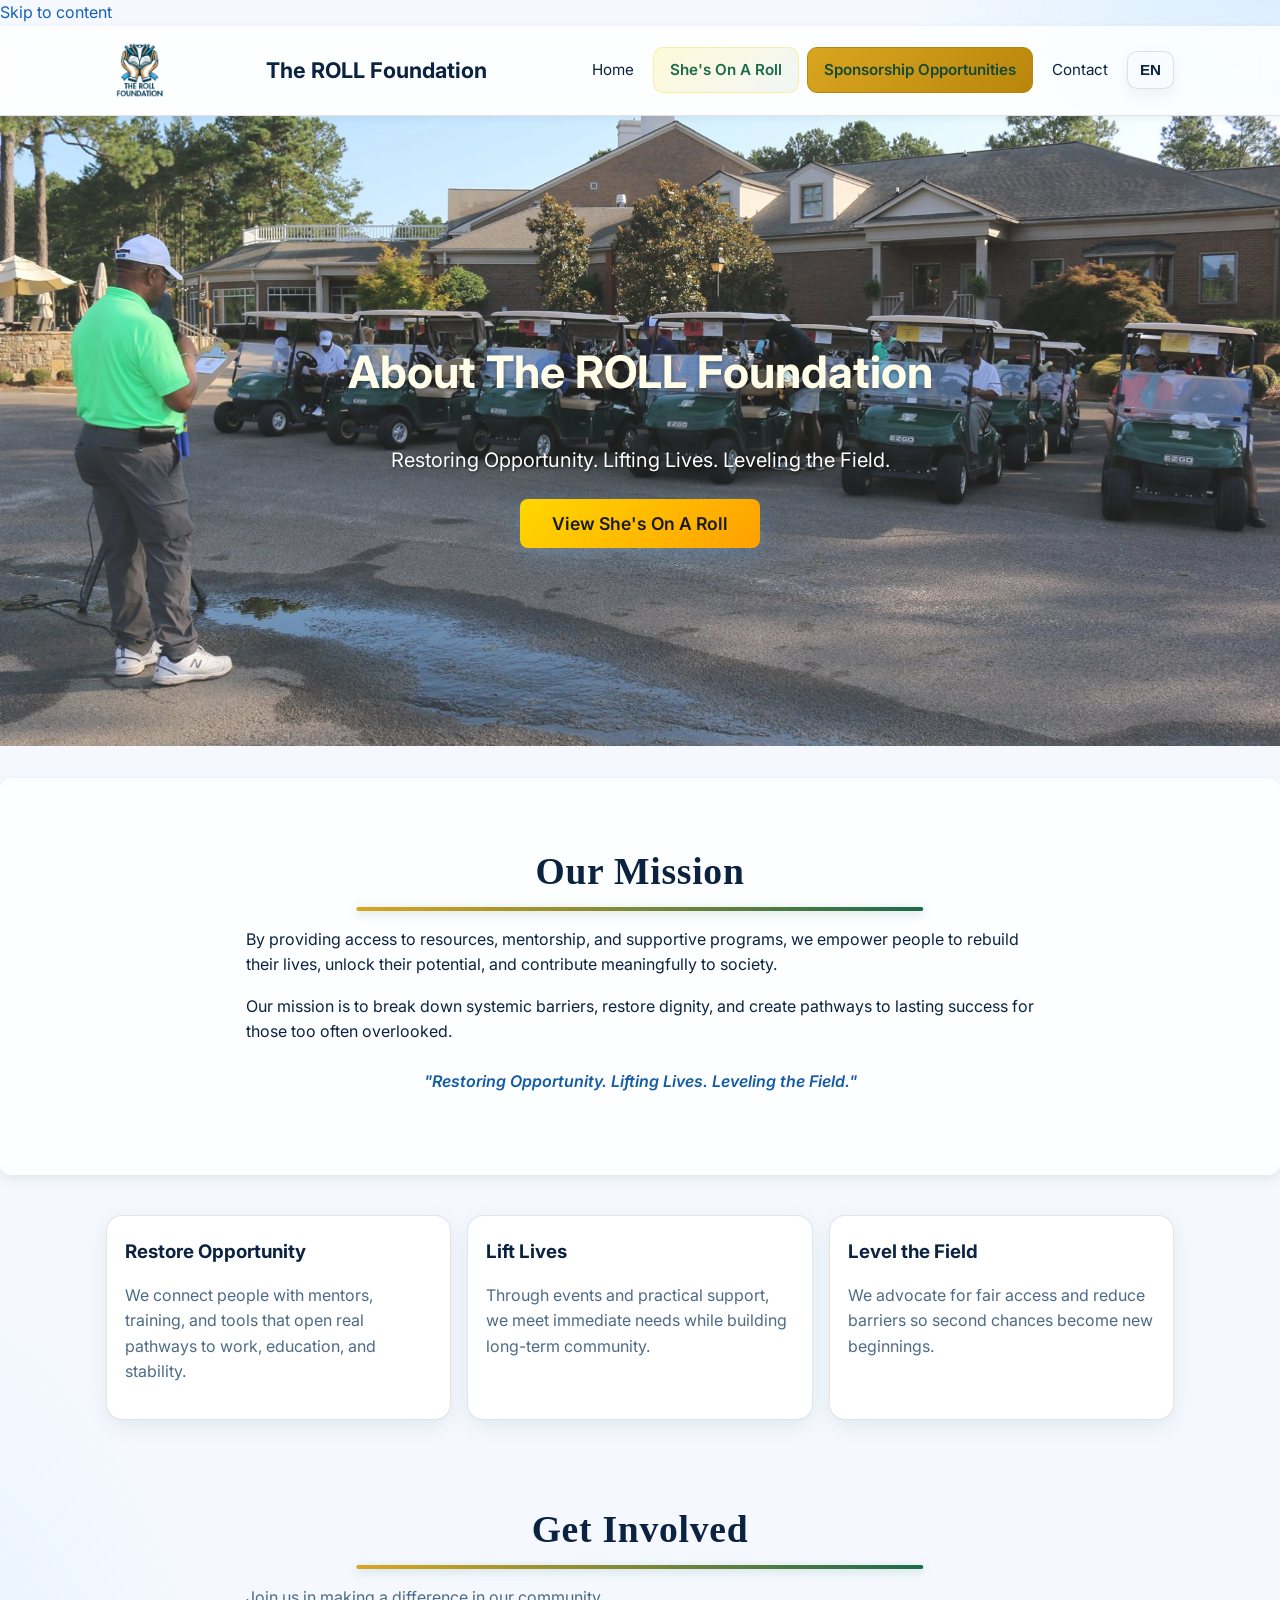
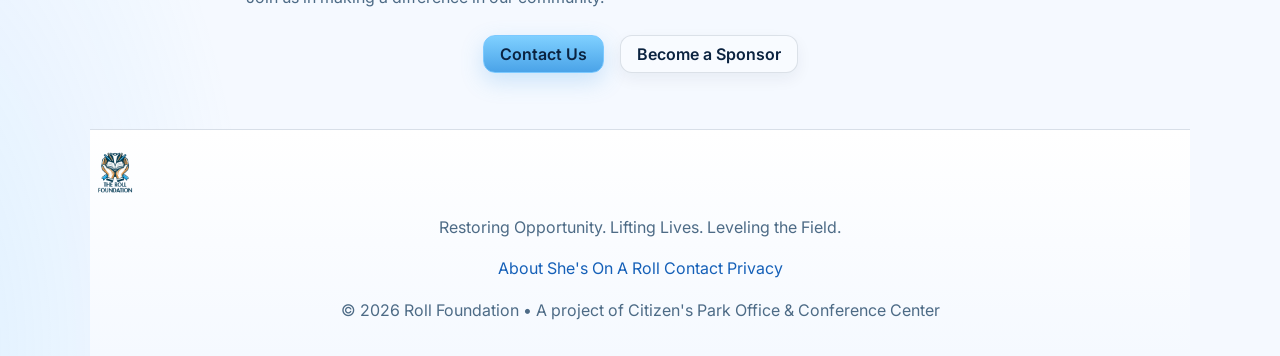
==== commit 4afc27fb: "Refine navigation and improve She’s On A Roll hero carousel framing" ====
--- a/about.html
+++ b/about.html
@@ -37,7 +37,6 @@
       <button class="nav-toggle" aria-expanded="false" aria-controls="site-nav" aria-label="Toggle navigation menu">☰</button>
       <nav id="site-nav" class="site-nav" data-collapsible>
         <a href="index.html" data-i18n="nav.home">Home</a>
-        <a href="about.html" data-i18n="nav.about" aria-current="page">About</a>
         <a href="shes-on-a-roll.html" data-i18n="nav.shes_on_a_roll" class="nav-event">She's On A Roll</a>
         <a href="./assets/img/events/shes-on-a-roll-sponsorship-packet.pdf" download="ROLL-Foundation-Sponsorship-Packet.pdf" class="nav-sponsor" data-i18n="nav.sponsorship">Sponsorship Packet</a>
         <a href="contact.html" data-i18n="nav.contact">Contact</a>
--- a/css/styles.css
+++ b/css/styles.css
@@ -448,9 +448,19 @@
 .hero-gallery .carousel-viewport{
   background:rgba(7,22,40,.55);
   border-color:rgba(255,255,255,.35);
+  min-height:clamp(680px, 82vh, 1100px);
+}
+.hero-gallery .carousel-slide{
+  display:flex;
+  align-items:center;
+  justify-content:center;
+  min-height:clamp(680px, 82vh, 1100px);
 }
 .hero-gallery .carousel-slide img{
-  aspect-ratio:3/4;
+  width:auto;
+  max-width:100%;
+  max-height:clamp(640px, 80vh, 1040px);
+  aspect-ratio:auto;
   object-fit:contain;
   background:rgba(7,22,40,.35);
 }
@@ -1381,4 +1391,11 @@
     margin-top:1.15rem;
     margin-bottom:1.75rem;
   }
-}
+  .hero-gallery .carousel-viewport,
+  .hero-gallery .carousel-slide{
+    min-height:68vh;
+  }
+  .hero-gallery .carousel-slide img{
+    max-height:66vh;
+  }
+}
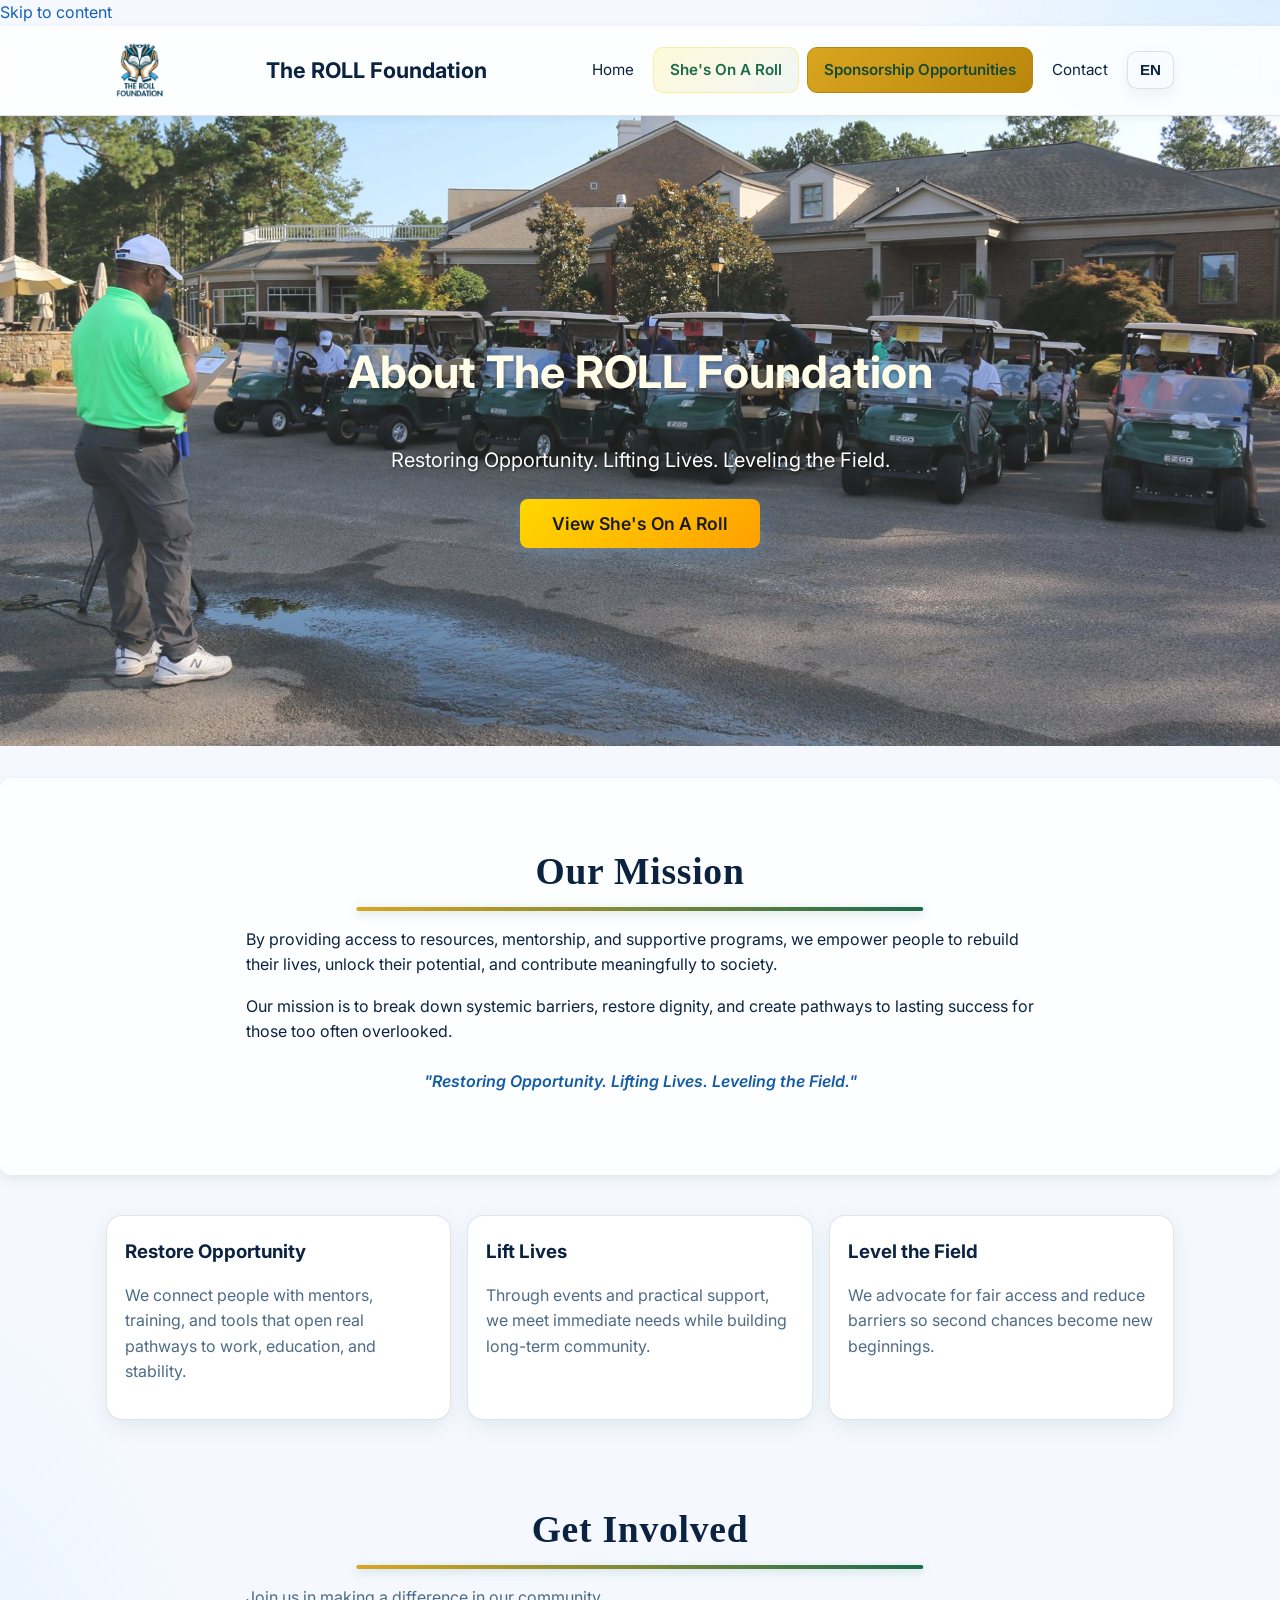
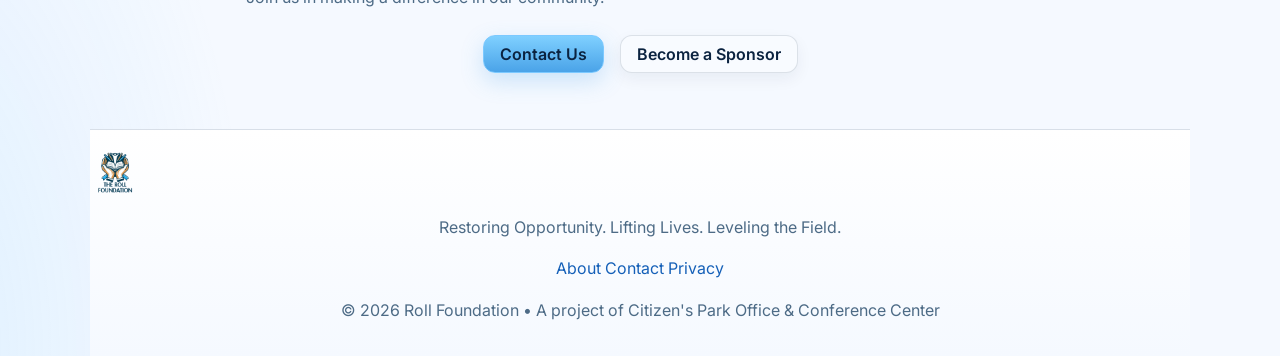
==== commit d2dc5703: "Hide past event promotions and photo gallery" ====
--- a/about.html
+++ b/about.html
@@ -37,7 +37,7 @@
       <button class="nav-toggle" aria-expanded="false" aria-controls="site-nav" aria-label="Toggle navigation menu">☰</button>
       <nav id="site-nav" class="site-nav" data-collapsible>
         <a href="index.html" data-i18n="nav.home">Home</a>
-        <a href="shes-on-a-roll.html" data-i18n="nav.shes_on_a_roll" class="nav-event">She's On A Roll</a>
+        <a href="shes-on-a-roll.html" data-i18n="nav.shes_on_a_roll" class="nav-event" hidden>She's On A Roll</a>
         <a href="./assets/img/events/shes-on-a-roll-sponsorship-packet.pdf" download="ROLL-Foundation-Sponsorship-Packet.pdf" class="nav-sponsor" data-i18n="nav.sponsorship">Sponsorship Packet</a>
         <a href="contact.html" data-i18n="nav.contact">Contact</a>
         <button id="langToggle" class="btn small" aria-label="Toggle language">
@@ -56,7 +56,7 @@
         <p class="lead" data-i18n="about.hero_lead">
           Restoring Opportunity. Lifting Lives. Leveling the Field.
         </p>
-        <div class="cta-row">
+        <div class="cta-row" hidden>
           <a class="btn primary gold-btn" href="shes-on-a-roll.html">View She's On A Roll</a>
         </div>
       </div>
@@ -116,7 +116,7 @@
         </div>
         <div class="footer-links">
           <a href="about.html" data-i18n="footer.about">About</a>
-          <a href="shes-on-a-roll.html">She's On A Roll</a>
+          <a href="shes-on-a-roll.html" hidden>She's On A Roll</a>
           <a href="contact.html" data-i18n="footer.contact">Contact</a>
           <a href="privacy.html" data-i18n="footer.privacy">Privacy</a>
         </div>
--- a/css/styles.css
+++ b/css/styles.css
@@ -408,6 +408,214 @@
   background-repeat: no-repeat;
 }
 
+/* Pastor's Appreciation feature on the home page */
+.pastor-appreciation {
+  background:
+    radial-gradient(circle at 10% 10%, rgba(241, 105, 0, 0.22), transparent 30%),
+    linear-gradient(145deg, #142d52, #315489);
+  color: #fff;
+}
+
+.pastor-event-layout {
+  display: grid;
+  grid-template-columns: minmax(280px, 0.8fr) minmax(360px, 1.2fr);
+  gap: clamp(2rem, 6vw, 5rem);
+  align-items: center;
+}
+
+.pastor-event-flyer {
+  width: min(100%, 480px);
+  justify-self: center;
+  margin: 0;
+  text-align: center;
+}
+
+.pastor-event-flyer > a {
+  display: block;
+  border: 5px solid rgba(255,255,255,.94);
+  border-radius: 8px;
+  overflow: hidden;
+  box-shadow: 0 24px 55px rgba(0,0,0,.28);
+  transition: transform .25s ease, box-shadow .25s ease;
+}
+
+.pastor-event-flyer > a:hover {
+  transform: translateY(-4px);
+  box-shadow: 0 30px 65px rgba(0,0,0,.36);
+}
+
+.pastor-event-flyer img {
+  display: block;
+  width: 100%;
+  height: auto;
+}
+
+.pastor-event-flyer figcaption {
+  margin-top: .9rem;
+}
+
+.pastor-event-flyer figcaption a {
+  color: #fff;
+  font-weight: 700;
+  text-underline-offset: .22em;
+}
+
+.section-eyebrow {
+  margin: 0 0 .75rem;
+  color: #ff8a20;
+  font-size: .82rem;
+  font-weight: 800;
+  letter-spacing: .16em;
+  text-transform: uppercase;
+}
+
+.pastor-event-content h2 {
+  margin: 0 0 .75rem;
+  color: #fff;
+  font-family: 'Playfair Display', serif;
+  font-size: clamp(2.25rem, 5vw, 4rem);
+}
+
+.pastor-event-intro {
+  max-width: 620px;
+  margin: 0 0 1.5rem;
+  color: rgba(255,255,255,.9);
+  font-size: 1.15rem;
+}
+
+.event-countdown {
+  margin: 1.75rem 0;
+  padding: 1.5rem;
+  background: rgba(255,255,255,.08);
+  border: 1px solid rgba(255,138,32,.65);
+  border-radius: 18px;
+  box-shadow: 0 18px 38px rgba(0,0,0,.18);
+}
+
+.event-countdown .countdown-title {
+  margin-bottom: 1.25rem;
+  color: #ff9b3f;
+}
+
+.event-countdown .countdown-display {
+  margin-bottom: 0;
+  flex-wrap: nowrap;
+}
+
+.event-countdown .countdown-unit {
+  min-width: 82px;
+  padding: 1rem .75rem;
+  background: linear-gradient(145deg, #ff9b3f, #ed6800);
+}
+
+.pastor-event-details {
+  display: grid;
+  gap: .8rem;
+  color: rgba(255,255,255,.9);
+}
+
+.pastor-event-details p { margin: 0; }
+.pastor-event-details strong { color: #ff9b3f; }
+.pastor-event-details .registration-note { margin-top: .35rem; }
+
+.pastor-registration {
+  margin-top: 1.75rem;
+}
+
+.pastor-registration h3 {
+  margin: 0 0 1rem;
+  color: #fff;
+  font-family: 'Playfair Display', serif;
+  font-size: 1.45rem;
+}
+
+.pastor-payment-actions {
+  display: grid;
+  grid-template-columns: repeat(2, minmax(0, 1fr));
+  gap: 1rem;
+}
+
+.pastor-payment-btn {
+  display: flex;
+  min-height: 104px;
+  padding: 1.1rem 1.25rem;
+  flex-direction: column;
+  align-items: flex-start;
+  justify-content: center;
+  color: #fff;
+  text-align: left;
+  text-decoration: none;
+  border: 2px solid rgba(255,255,255,.82);
+  border-radius: 14px;
+  background: linear-gradient(145deg, #f47700, #d95c00);
+  box-shadow: 0 10px 24px rgba(0,0,0,.22);
+  transition: transform .2s ease, box-shadow .2s ease, background .2s ease;
+}
+
+.pastor-payment-btn.table {
+  color: #203e6e;
+  background: linear-gradient(145deg, #fff, #e9f0fa);
+}
+
+.pastor-payment-btn:hover {
+  color: #fff;
+  text-decoration: none;
+  transform: translateY(-3px);
+  box-shadow: 0 14px 30px rgba(0,0,0,.3);
+}
+
+.pastor-payment-btn.table:hover {
+  color: #203e6e;
+  background: #fff;
+}
+
+.pastor-payment-btn .payment-option {
+  margin-bottom: .35rem;
+  font-size: .74rem;
+  font-weight: 800;
+  letter-spacing: .1em;
+  text-transform: uppercase;
+  opacity: .9;
+}
+
+.pastor-payment-btn strong {
+  color: inherit;
+  font-size: 1.12rem;
+  line-height: 1.25;
+}
+
+.pastor-payment-btn .payment-price {
+  margin-top: .45rem;
+  font-family: 'Playfair Display', serif;
+  font-size: 1.65rem;
+  font-weight: 800;
+  line-height: 1;
+}
+
+.payment-note {
+  margin: .8rem 0 0;
+  color: rgba(255,255,255,.78);
+  font-size: .82rem;
+}
+
+@media (max-width: 820px) {
+  .pastor-event-layout { grid-template-columns: 1fr; }
+  .pastor-event-content { text-align: center; }
+  .pastor-event-intro { margin-inline: auto; }
+}
+
+@media (max-width: 560px) {
+  .event-countdown .countdown-display {
+    display: grid;
+    grid-template-columns: repeat(2, minmax(0, 1fr));
+  }
+
+  .event-countdown .countdown-separator { display: none; }
+  .event-countdown .countdown-unit { min-width: 0; }
+  .pastor-payment-actions { grid-template-columns: 1fr; }
+  .pastor-payment-btn { align-items: center; text-align: center; }
+}
+
 .event-hero .container {
   max-width: 1100px;
   display: flex;
@@ -448,18 +656,16 @@
 .hero-gallery .carousel-viewport{
   background:rgba(7,22,40,.55);
   border-color:rgba(255,255,255,.35);
-  min-height:clamp(680px, 82vh, 1100px);
 }
 .hero-gallery .carousel-slide{
   display:flex;
   align-items:center;
   justify-content:center;
-  min-height:clamp(680px, 82vh, 1100px);
 }
 .hero-gallery .carousel-slide img{
-  width:auto;
+  width:100%;
   max-width:100%;
-  max-height:clamp(640px, 80vh, 1040px);
+  max-height:none;
   aspect-ratio:auto;
   object-fit:contain;
   background:rgba(7,22,40,.35);
@@ -960,6 +1166,16 @@
   gap: 1rem;
   margin-bottom: 1.5rem;
   flex-wrap: wrap;
+}
+
+.countdown-ticket {
+  margin-top: 1.1rem;
+  text-align: center;
+}
+
+.countdown-ticket .btn {
+  min-height: 46px;
+  padding: 0.8rem 1.45rem;
 }
 
 .countdown-unit {
@@ -1391,11 +1607,4 @@
     margin-top:1.15rem;
     margin-bottom:1.75rem;
   }
-  .hero-gallery .carousel-viewport,
-  .hero-gallery .carousel-slide{
-    min-height:68vh;
-  }
-  .hero-gallery .carousel-slide img{
-    max-height:66vh;
-  }
-}
+}
